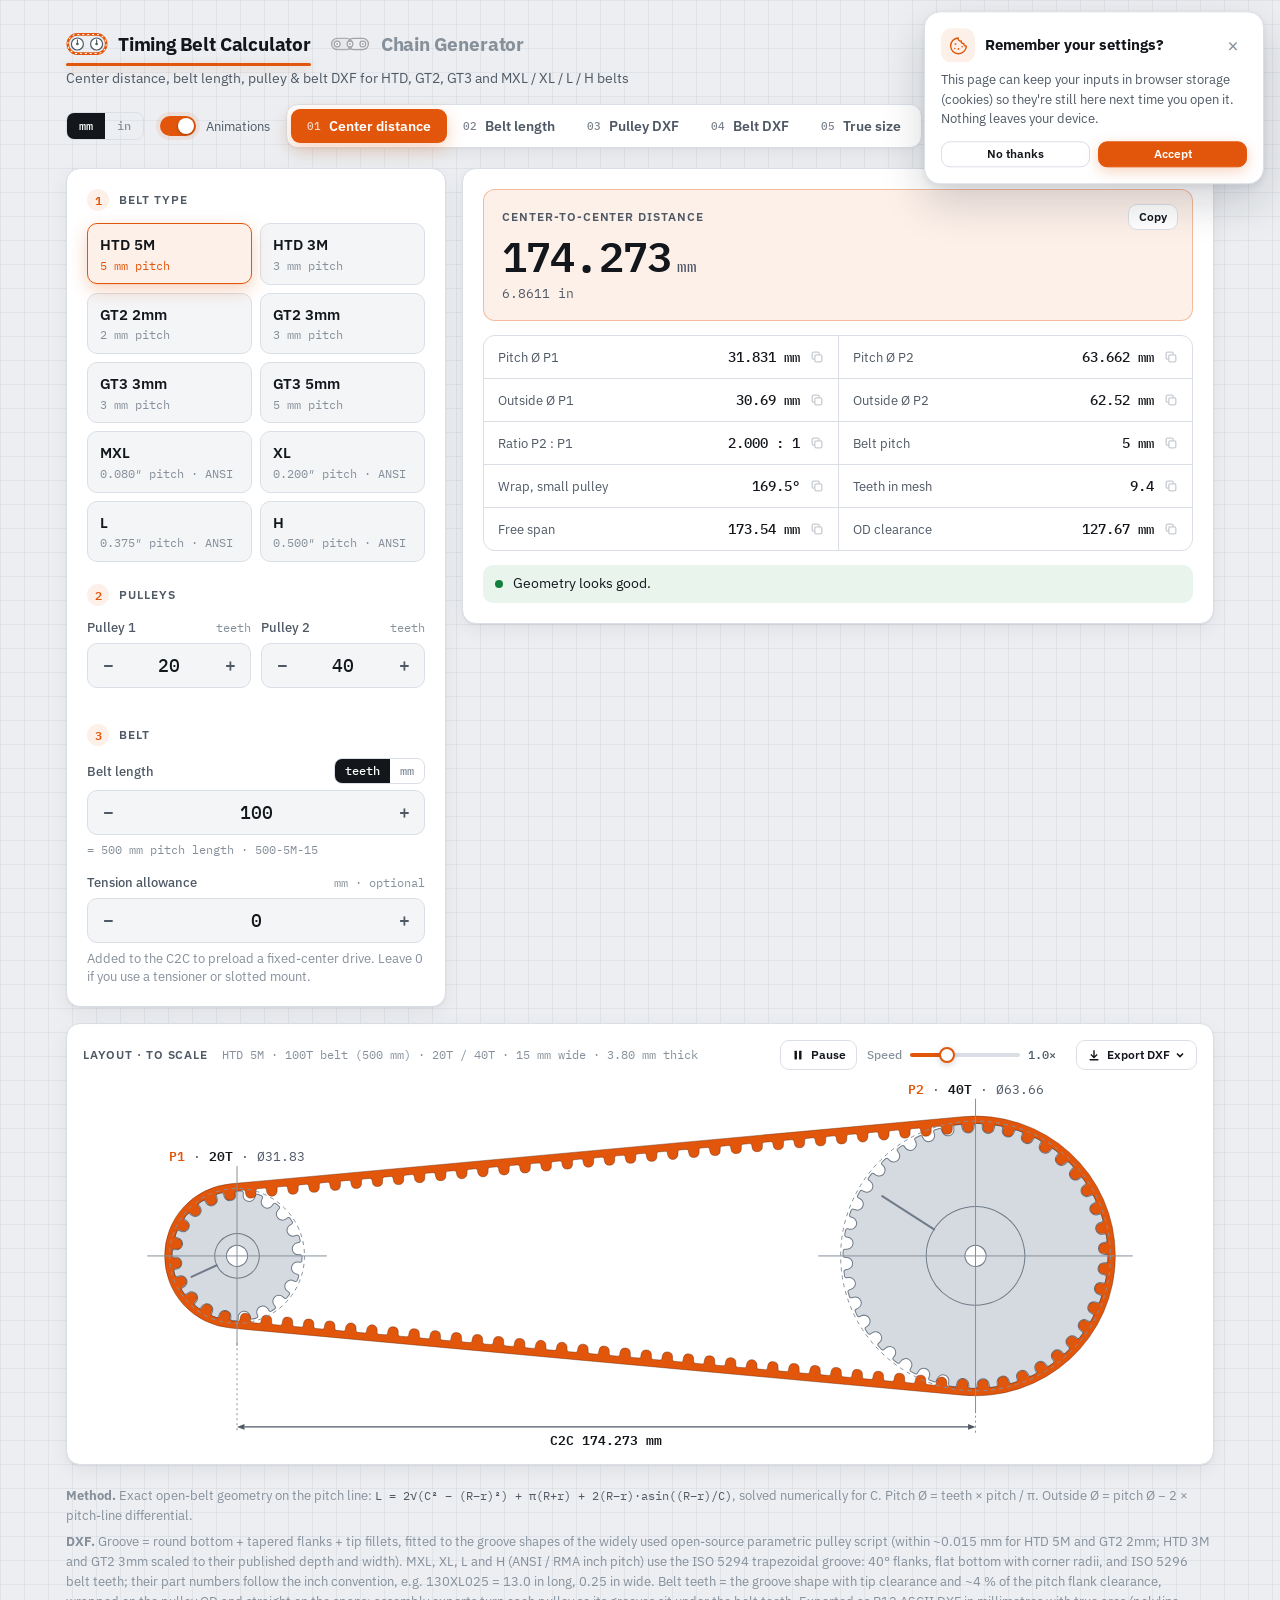
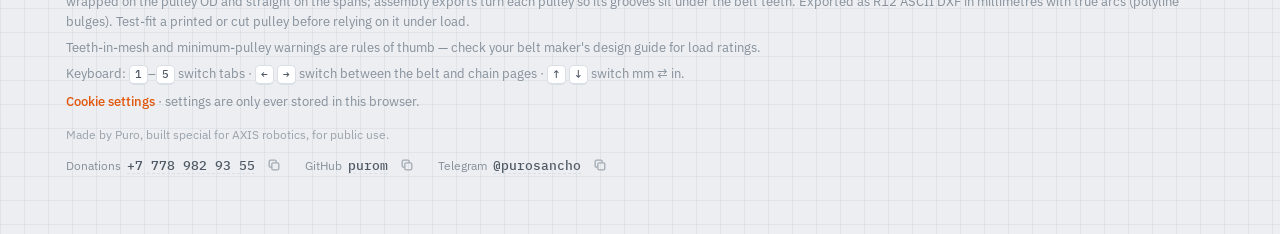
==== belt-chain-calculator.html @ a1c08c3e "Split the page into static/ files CSS and JavaScript move out of belt-chain-calculator.html into sta" ====
<!doctype html>
<html lang="en">
<head>
<meta charset="utf-8">
<meta name="viewport" content="width=device-width, initial-scale=1">
<title>Timing Belt Calculator</title>
<link rel="preconnect" href="https://fonts.googleapis.com">
<link rel="preconnect" href="https://fonts.gstatic.com" crossorigin>
<link rel="stylesheet" href="https://fonts.googleapis.com/css2?family=IBM+Plex+Mono:wght@400;500;600&family=IBM+Plex+Sans:wght@400;500;600;700&display=swap">
<link rel="stylesheet" href="static/styles.css">
</head>
<body>
<div class="wrap">

  <header class="top">
    <div class="brand">
      <h1 class="sr" id="page-h1">Timing Belt Calculator</h1>
      <nav class="pages" role="tablist" aria-label="Tools"><span class="page-ind" aria-hidden="true"></span>
        <button type="button" class="page-t" role="tab" data-page="belt" aria-selected="true" aria-controls="page-belt">
          <svg class="logo" viewBox="0 0 52 30" aria-hidden="true">
          <rect class="lb" x="2" y="3" width="48" height="24" rx="12"/>
          <rect class="lt" x="2" y="3" width="48" height="24" rx="12" pathLength="60"/>
          <g class="lw"><circle class="lp" cx="14" cy="15" r="7.5"/><path class="lm" d="M14 15V9.8"/><circle class="lc" cx="14" cy="15" r="1.6"/></g>
          <g class="lw"><circle class="lp" cx="38" cy="15" r="7.5"/><path class="lm" d="M38 15V9.8"/><circle class="lc" cx="38" cy="15" r="1.6"/></g>
          </svg>
          <span class="lg">Timing Belt Calculator</span><span class="sh">Belt calculator</span>
        </button>
        <button type="button" class="page-t" role="tab" data-page="chain" aria-selected="false" aria-controls="page-chain">
          <svg class="logo chain" viewBox="0 0 52 30" aria-hidden="true"><rect class="cp o" x="3" y="8" width="26" height="14" rx="7"/><rect class="cp" x="23" y="8" width="26" height="14" rx="7"/><circle class="cr" cx="10" cy="15" r="3.6"/><circle class="cr" cx="26" cy="15" r="3.6"/><circle class="cr" cx="42" cy="15" r="3.6"/><circle class="ci" cx="10" cy="15" r="1.2"/><circle class="ci" cx="26" cy="15" r="1.2"/><circle class="ci" cx="42" cy="15" r="1.2"/></svg>
          <span class="lg">Chain Generator</span><span class="sh">Chain generator</span>
        </button>
      </nav>
      <p class="page-sub" id="page-sub">Center distance, belt length, pulley &amp; belt DXF for HTD, GT2, GT3 and MXL / XL / L / H belts</p>
    </div>
    <div class="top-r"><div class="units sys-u" id="sys-units" role="group" aria-label="Units"><button type="button" data-sys="mm" aria-pressed="true" title="Metric (millimetres)">mm</button><button type="button" data-sys="in" aria-pressed="false" title="US customary (inches)">in</button></div><label class="check motion-t"><input type="checkbox" id="motion-on"><span>Animations</span></label>
    <div class="tabs" id="tabs-belt" role="tablist"><span class="tab-ind" aria-hidden="true"></span>
      <button class="tab" role="tab" data-tab="c2c" aria-selected="true"><span class="k">01</span><span class="lg">Center distance</span><span class="sh">C2C</span></button>
      <button class="tab" role="tab" data-tab="length" aria-selected="false"><span class="k">02</span><span class="lg">Belt length</span><span class="sh">Length</span></button>
      <button class="tab" role="tab" data-tab="dxf" aria-selected="false"><span class="k">03</span><span class="lg">Pulley DXF</span><span class="sh">Pulley</span></button>
      <button class="tab" role="tab" data-tab="belt" aria-selected="false"><span class="k">04</span><span class="lg">Belt DXF</span><span class="sh">Belt</span></button>
      <button class="tab" role="tab" data-tab="real" aria-selected="false"><span class="k">05</span><span class="lg">True size</span><span class="sh">1:1</span></button>
    </div>
    <div class="tabs" id="tabs-chain" role="tablist" hidden><span class="tab-ind" aria-hidden="true"></span>
      <button class="tab" role="tab" data-tab="k-c2c" aria-selected="true"><span class="k">01</span><span class="lg">Center distance</span><span class="sh">C2C</span></button>
      <button class="tab" role="tab" data-tab="k-len" aria-selected="false"><span class="k">02</span><span class="lg">Chain length</span><span class="sh">Length</span></button>
      <button class="tab" role="tab" data-tab="k-spr" aria-selected="false"><span class="k">03</span><span class="lg">Sprocket DXF</span><span class="sh">Sprocket</span></button>
      <button class="tab" role="tab" data-tab="k-chain" aria-selected="false"><span class="k">04</span><span class="lg">Chain DXF &amp; STEP</span><span class="sh">Chain</span></button>
      <button class="tab" role="tab" data-tab="k-real" aria-selected="false"><span class="k">05</span><span class="lg">True size</span><span class="sh">1:1</span></button>
    </div></div>
  </header>

  <main id="page-belt" class="page" role="tabpanel" aria-label="Timing Belt Calculator">
  <!-- ===================== SECTION 1: C2C ===================== -->
  <section class="panel" data-panel="c2c">
    <div class="layout">
      <div class="card">
        <div class="step"><span class="num">1</span><h2>Belt type</h2></div>
        <div class="seg" id="a-type"></div>

        <div class="step"><span class="num">2</span><h2>Pulleys</h2></div>
        <div class="row2">
          <div class="field">
            <label for="a-n1">Pulley 1 <span class="u">teeth</span></label>
            <div class="stepper"><button type="button" data-step="-1" data-for="a-n1" aria-label="Fewer teeth">−</button><input id="a-n1" type="number" inputmode="numeric" min="4" step="1" value="20" data-snap><button type="button" data-step="1" data-for="a-n1" aria-label="More teeth">+</button></div>
          </div>
          <div class="field">
            <label for="a-n2">Pulley 2 <span class="u">teeth</span></label>
            <div class="stepper"><button type="button" data-step="-1" data-for="a-n2" aria-label="Fewer teeth">−</button><input id="a-n2" type="number" inputmode="numeric" min="4" step="1" value="40" data-snap><button type="button" data-step="1" data-for="a-n2" aria-label="More teeth">+</button></div>
          </div>
        </div>

        <div class="step"><span class="num">3</span><h2>Belt</h2></div>
        <div class="field">
          <div class="flabel">
            <label for="a-len">Belt length</label>
            <div class="units" id="a-units" role="group" aria-label="Length unit">
              <button type="button" data-unit="teeth" aria-pressed="true">teeth</button><button type="button" data-unit="mm" aria-pressed="false" data-sys-label>mm</button>
            </div>
          </div>
          <div class="stepper"><button type="button" data-step="-1" data-for="a-len" aria-label="Shorter belt">−</button><input id="a-len" type="number" inputmode="decimal" min="1" step="1" value="100" data-snap><button type="button" data-step="1" data-for="a-len" aria-label="Longer belt">+</button></div>
          <span class="hint" id="a-len-hint"></span>
        </div>
        <div class="field">
          <label for="a-allow">Tension allowance <span class="u">mm · optional</span></label>
          <div class="stepper"><button type="button" data-step="-1" data-for="a-allow" aria-label="Decrease">−</button><input id="a-allow" type="number" inputmode="decimal" min="-10" step="0.05" value="0"><button type="button" data-step="1" data-for="a-allow" aria-label="Increase">+</button></div>
          <span class="hint sans">Added to the C2C to preload a fixed-center drive. Leave 0 if you use a tensioner or slotted mount.</span>
        </div>
      </div>

      <div class="card results" id="a-results" aria-live="polite"></div>
    </div>

    <div class="card viz">
      <div class="viz-head">
        <div class="viz-title"><h3>Layout · to scale</h3><span class="meta" id="a-viz-meta"></span></div>
        <div class="viz-ctrl">
          <button type="button" class="btn sm icon" data-anim-toggle></button>
          <label class="spd"><span>Speed</span><input type="range" min="0.1" max="3" step="0.05" value="1" data-anim-speed aria-label="Animation speed"><output data-anim-out>1.0×</output></label>
          <div class="menu" data-menu-for="a-svg"></div>
        </div>
      </div>
      <svg id="a-svg" role="img" aria-label="Pulley and belt layout preview"></svg>
    </div>
  </section>

  <!-- ===================== SECTION 2: BELT LENGTH ===================== -->
  <section class="panel" data-panel="length" hidden>
    <div class="layout">
      <div class="card">
        <div class="step"><span class="num">1</span><h2>Belt type</h2></div>
        <div class="seg" id="b-type"></div>

        <div class="step"><span class="num">2</span><h2>Pulleys</h2></div>
        <div class="row2">
          <div class="field">
            <label for="b-n1">Pulley 1 <span class="u">teeth</span></label>
            <div class="stepper"><button type="button" data-step="-1" data-for="b-n1" aria-label="Fewer teeth">−</button><input id="b-n1" type="number" inputmode="numeric" min="4" step="1" value="20" data-snap><button type="button" data-step="1" data-for="b-n1" aria-label="More teeth">+</button></div>
          </div>
          <div class="field">
            <label for="b-n2">Pulley 2 <span class="u">teeth</span></label>
            <div class="stepper"><button type="button" data-step="-1" data-for="b-n2" aria-label="Fewer teeth">−</button><input id="b-n2" type="number" inputmode="numeric" min="4" step="1" value="40" data-snap><button type="button" data-step="1" data-for="b-n2" aria-label="More teeth">+</button></div>
          </div>
        </div>

        <div class="step"><span class="num">3</span><h2>Center distance</h2></div>
        <div class="field">
          <label for="b-c">Target C2C <span class="u">mm</span></label>
          <div class="stepper"><button type="button" data-step="-1" data-for="b-c" aria-label="Decrease">−</button><input id="b-c" type="number" inputmode="decimal" min="1" step="1" value="150"><button type="button" data-step="1" data-for="b-c" aria-label="Increase">+</button></div>
          <span class="hint" id="b-c-hint"></span>
        </div>

        <div class="step"><span class="num">4</span><h2>Stock sizes <span class="u" style="text-transform:none;letter-spacing:0">· optional</span></h2></div>
        <details class="stock">
          <summary><span>Stock lengths for <b id="b-stock-label">HTD 5M</b> (mm)</span></summary>
          <div class="stock-body">
            <textarea id="b-stock" spellcheck="false" aria-label="Stock belt lengths in millimetres"></textarea>
            <div class="stock-foot"><span class="hint" id="b-stock-count"></span><button type="button" class="linkbtn" id="b-stock-reset">Restore defaults</button></div>
            <span class="hint sans">Typical catalog sizes — edit to match what your supplier actually stocks.</span>
          </div>
        </details>
      </div>

      <div class="card results" id="b-results" aria-live="polite"></div>
    </div>

    <div class="card viz">
      <div class="viz-head">
        <div class="viz-title"><h3>Layout · to scale</h3><span class="meta" id="b-viz-meta"></span></div>
        <div class="viz-ctrl">
          <button type="button" class="btn sm icon" data-anim-toggle></button>
          <label class="spd"><span>Speed</span><input type="range" min="0.1" max="3" step="0.05" value="1" data-anim-speed aria-label="Animation speed"><output data-anim-out>1.0×</output></label>
          <div class="menu" data-menu-for="b-svg"></div>
        </div>
      </div>
      <svg id="b-svg" role="img" aria-label="Pulley and belt layout preview"></svg>
    </div>
  </section>

  <!-- ===================== SECTION 3: PULLEY DXF ===================== -->
  <section class="panel" data-panel="dxf" hidden>
    <div class="layout">
      <div class="card">
        <div class="step"><span class="num">1</span><h2>Belt type</h2></div>
        <div class="seg" id="d-type"></div>

        <div class="step"><span class="num">2</span><h2>Pulley</h2></div>
        <div class="units wide two" id="d-which" role="group" aria-label="Which pulley">
          <button type="button" data-which="0" aria-pressed="true">P1 · left</button><button type="button" data-which="1" aria-pressed="false">P2 · right</button>
        </div>
        <label class="check"><input type="checkbox" id="d-link" checked><span>Follow the layout <em id="d-link-note">· teeth &amp; belt sync with the calculator</em></span></label>
        <div class="field">
          <label for="d-n">Teeth <span class="u">6 – 400</span></label>
          <div class="stepper"><button type="button" data-step="-1" data-for="d-n" aria-label="Fewer teeth">−</button><input id="d-n" type="number" inputmode="numeric" min="6" step="1" value="20" data-snap><button type="button" data-step="1" data-for="d-n" aria-label="More teeth">+</button></div>
          <div class="chips" id="d-chips"></div>
        </div>

        <div class="step"><span class="num">3</span><h2>Bore</h2></div>
        <div class="seg seg-sm" id="d-bore-preset"></div>
        <div id="d-bore-cfg" class="cfg">
          <div class="units wide" id="d-bore-type" role="group" aria-label="Bore shape">
            <button type="button" data-bore="round" aria-pressed="true">round</button><button type="button" data-bore="hex" aria-pressed="false">hex</button><button type="button" data-bore="square" aria-pressed="false">square</button><button type="button" data-bore="rex" aria-pressed="false">goBILDA REX</button><button type="button" data-bore="d" aria-pressed="false">D-shaft</button><button type="button" data-bore="dd" aria-pressed="false">double-D</button>
          </div>
          <div class="row2">
            <div class="field" id="d-bore-wrap">
              <label for="d-bore">Size <span class="u" id="d-bore-u">Ø mm</span></label>
              <div class="stepper"><button type="button" data-step="-1" data-for="d-bore" aria-label="Smaller bore">−</button><input id="d-bore" type="number" inputmode="decimal" value="5" min="0.5" step="0.1"><button type="button" data-step="1" data-for="d-bore" aria-label="Larger bore">+</button></div>
            </div>
            <div class="field">
              <label for="d-clear">Clearance <span class="u">mm / side</span></label>
              <div class="stepper"><button type="button" data-step="-1" data-for="d-clear" aria-label="Tighter">−</button><input id="d-clear" type="number" inputmode="decimal" value="0" min="-0.5" step="0.05"><button type="button" data-step="1" data-for="d-clear" aria-label="Looser">+</button></div>
            </div>
          </div>
          <div class="field" id="d-flat-wrap" hidden>
            <label for="d-flat">Across the flat <span class="u" id="d-flat-u">mm</span></label>
            <div class="stepper"><button type="button" data-step="-1" data-for="d-flat" aria-label="Smaller flat">−</button><input id="d-flat" type="number" inputmode="decimal" value="5.5" min="0.5" step="0.1"><button type="button" data-step="1" data-for="d-flat" aria-label="Larger flat">+</button></div>
          </div>
          <span class="hint sans" id="d-bore-hint"></span>
        </div>

        <div class="step"><span class="num">4</span><h2>Mounting holes</h2></div>
        <div class="seg seg-sm" id="d-hole-preset"></div>
        <div id="d-hole-cfg" class="cfg" hidden>
          <div class="row2">
            <div class="field"><label for="d-hn">Holes <span class="u">count</span></label><div class="stepper"><button type="button" data-step="-1" data-for="d-hn" aria-label="Fewer holes">−</button><input id="d-hn" type="number" inputmode="decimal" value="4" min="1" max="24" step="1" data-snap><button type="button" data-step="1" data-for="d-hn" aria-label="More holes">+</button></div></div>
            <div class="field"><label for="d-hd">Hole <span class="u">Ø mm</span></label><div class="stepper"><button type="button" data-step="-1" data-for="d-hd" aria-label="Smaller holes">−</button><input id="d-hd" type="number" inputmode="decimal" value="4.3" min="0.5" step="0.1"><button type="button" data-step="1" data-for="d-hd" aria-label="Larger holes">+</button></div></div>
          </div>
          <div class="row2">
            <div class="field"><label for="d-hp">Bolt circle <span class="u">Ø mm</span></label><div class="stepper"><button type="button" data-step="-1" data-for="d-hp" aria-label="Smaller circle">−</button><input id="d-hp" type="number" inputmode="decimal" value="22.63" min="0" step="0.5"><button type="button" data-step="1" data-for="d-hp" aria-label="Larger circle">+</button></div></div>
            <div class="field"><label for="d-hr">Rotation <span class="u">deg</span></label><div class="stepper"><button type="button" data-step="-1" data-for="d-hr" aria-label="Rotate back">−</button><input id="d-hr" type="number" inputmode="decimal" value="45" step="15"><button type="button" data-step="1" data-for="d-hr" aria-label="Rotate">+</button></div></div>
          </div>
          <span class="hint sans" id="d-hole-hint"></span>
        </div>

        <div class="step"><span class="num">5</span><h2>Output</h2></div>
        <div class="field">
          <label for="d-fit">Groove fit offset <span class="u">mm</span></label>
          <div class="stepper"><button type="button" data-step="-1" data-for="d-fit" aria-label="Tighter">−</button><input id="d-fit" type="number" inputmode="decimal" min="-0.3" step="0.05" value="0"><button type="button" data-step="1" data-for="d-fit" aria-label="Looser">+</button></div>
          <span class="hint sans">Positive = looser grooves (e.g. +0.1 for FDM printing). Handle laser / router kerf in your CAM.</span>
        </div>
        <label class="check"><input type="checkbox" id="d-flange"><span>Add flange disc <em>· separate part, same bore</em></span></label>
        <div class="field" id="d-flange-wrap" hidden>
          <label for="d-flh">Flange height above OD <span class="u">mm</span></label>
          <div class="stepper"><button type="button" data-step="-1" data-for="d-flh" aria-label="Lower flange">−</button><input id="d-flh" type="number" inputmode="decimal" min="0.5" step="0.5" value="4"><button type="button" data-step="1" data-for="d-flh" aria-label="Higher flange">+</button></div>
        </div>
        <label class="check"><input type="checkbox" id="d-pitch"><span>Include pitch circle <em>· PITCH layer, construction only</em></span></label>
      </div>

      <div class="card results" id="d-results" aria-live="polite"></div>
    </div>

    <div class="card viz">
      <div class="viz-head">
        <div class="viz-title"><h3>DXF preview</h3><span class="meta" id="d-viz-meta"></span></div>
      </div>
      <div class="dxf-views">
        <figure><figcaption>PART</figcaption><svg id="d-svg-full" role="img" aria-label="Pulley outline preview"></svg></figure>
        <figure><figcaption>GROOVE DETAIL</figcaption><svg id="d-svg-zoom" role="img" aria-label="Groove detail preview"></svg></figure>
      </div>
    </div>
  </section>

  <!-- ===================== SECTION 4: BELT DXF ===================== -->
  <section class="panel" data-panel="belt" hidden>
    <div class="layout">
      <div class="card">
        <label class="check"><input type="checkbox" id="t-link" checked><span>Follow the layout <em id="t-link-note">· belt type &amp; teeth sync with the Center distance tab</em></span></label>
        <div class="step"><span class="num">1</span><h2>Belt type</h2></div>
        <div class="seg" id="t-type"></div>

        <div class="step"><span class="num">2</span><h2>Length</h2></div>
        <div class="field">
          <label for="t-n">Belt <span class="u">teeth</span></label>
          <div class="stepper"><button type="button" data-step="-1" data-for="t-n" aria-label="Fewer teeth">−</button><input id="t-n" type="number" inputmode="decimal" value="100" min="10" max="2000" step="1" data-snap><button type="button" data-step="1" data-for="t-n" aria-label="More teeth">+</button></div>
          <span class="hint" id="t-n-hint"></span>
          <div class="chips" id="t-chips"></div>
        </div>

        <div class="step"><span class="num">3</span><h2>Width &amp; thickness</h2></div>
        <div class="field">
          <div class="flabel"><label for="t-w">Belt width</label><output class="wout" id="t-w-out">15 mm</output></div>
          <input type="range" class="rng" id="t-w" min="3" max="51" step="1" value="15" aria-label="Belt width">
          <div class="chips" id="t-wchips"></div>
        </div>
        <div class="field" id="t-h-field">
          <div class="flabel"><span class="lbl"><label for="t-h-num">Belt thickness</label><span class="tag-bad" id="t-h-tag" hidden>Not standard</span></span><span class="wnum"><input type="number" id="t-h-num" inputmode="decimal" step="0.05" min="1" max="10" value="3.80" aria-describedby="t-h-hint">mm</span></div>
          <input type="range" class="rng" id="t-h" min="1" max="10" step="0.05" value="3.8" aria-label="Belt thickness in millimetres">
          <div class="chips" id="t-hchips"></div>
          <span class="hint" id="t-h-hint"></span>
        </div>

        <div class="step"><span class="num">4</span><h2>Views in the DXF</h2></div>
        <label class="check"><input type="checkbox" id="t-loop" checked><span>Belt loop at C2C <em id="t-loop-note"></em></span></label>
        <label class="check"><input type="checkbox" id="t-prof" checked><span>Unrolled tooth profile <em>· side view, cut open</em></span></label>
        <label class="check"><input type="checkbox" id="t-top" checked><span>Top view <em>· length × width, tooth lines</em></span></label>
        <label class="check"><input type="checkbox" id="t-pitch"><span>Pitch line <em>· dashed, PITCH layer</em></span></label>
        <label class="check"><input type="checkbox" id="t-segon"><span>Only a short piece <em>· e.g. for belt clamps</em></span></label>
        <div class="field" id="t-seg-wrap" hidden>
          <label for="t-seg">Piece length <span class="u">teeth</span></label>
          <div class="stepper"><button type="button" data-step="-1" data-for="t-seg" aria-label="Fewer teeth">−</button><input id="t-seg" type="number" inputmode="decimal" value="10" min="1" step="1" data-snap><button type="button" data-step="1" data-for="t-seg" aria-label="More teeth">+</button></div>
        </div>
      </div>

      <div class="card results" id="t-results" aria-live="polite"></div>
    </div>

    <div class="card viz">
      <div class="viz-head">
        <div class="viz-title"><h3>Belt DXF preview</h3><span class="meta" id="t-viz-meta"></span></div>
        <span class="legend" id="t-legend" hidden><span><i class="lg-std"></i>Standard thickness</span><span><i class="lg-over"></i>Above standard</span></span>
      </div>
      <svg id="t-svg" class="bsvg" role="img" aria-label="Belt DXF preview"></svg>
    </div>
  </section>

  <!-- ===================== SECTION 5: TRUE SIZE ===================== -->
  <section class="panel" data-panel="real" hidden>
    <div class="layout ts-layout">
      <div class="card">
        <div class="step"><span class="num">1</span><h2>Your monitor</h2></div>
        <div class="row2">
          <div class="field">
            <label for="r-w">Resolution <span class="u">width px</span></label>
            <input id="r-w" class="inp" type="number" inputmode="numeric" min="320" step="1">
          </div>
          <div class="field">
            <label for="r-h">&nbsp;<span class="u">height px</span></label>
            <input id="r-h" class="inp" type="number" inputmode="numeric" min="240" step="1">
          </div>
        </div>
        <div class="chips" id="r-det"></div>
        <div class="field">
          <label for="r-diag">Screen diagonal <span class="u">inches</span></label>
          <div class="stepper"><button type="button" data-step="-1" data-for="r-diag" aria-label="Smaller">−</button><input id="r-diag" type="number" inputmode="decimal" value="24" min="5" max="100" step="0.1"><button type="button" data-step="1" data-for="r-diag" aria-label="Larger">+</button></div>
          <div class="chips" id="r-dchips"></div>
        </div>

        <div class="step"><span class="num">2</span><h2>Show</h2></div>
        <label class="check"><input type="checkbox" id="r-pitch" checked><span>Pitch circles &amp; centre lines</span></label>
        <label class="check"><input type="checkbox" id="r-ruler" checked><span>Ruler under the drawing</span></label>
      </div>

      <div class="card results" id="r-results" aria-live="polite"></div>

      <div class="card r-scale">
        <div class="step"><span class="num">3</span><h2>Check the scale</h2></div>
        <div class="r-scale-in">
          <div class="ref-pick" id="r-refs" role="group" aria-label="Reference object"></div>
          <p class="hint sans r-cardp" id="r-ref-hint"></p>
          <div class="r-cardbox"><svg id="r-card" class="r-card" role="img" aria-label="Reference outline at true size"></svg></div>
        </div>
      </div>
    </div>

    <div class="card viz">
      <div class="viz-head">
        <div class="viz-title"><h3>Assembly · true size</h3><span class="meta" id="r-viz-meta"></span></div>
      </div>
      <div class="r-scroll" id="r-scroll"><svg id="r-svg" class="r-svg" role="img" aria-label="Pulleys and belt at true size"></svg></div>
    </div>
  </section>
  </main>

  <main id="page-chain" class="page" role="tabpanel" aria-label="Chain Generator" hidden>
  <!-- ===================== CHAIN 1: CENTER DISTANCE ===================== -->
  <section class="panel" data-panel="k-c2c">
    <div class="layout">
      <div class="card">
        <div class="step"><span class="num">1</span><h2>Chain</h2></div>
        <div class="ktypes" id="ka-type"></div>

        <div class="step"><span class="num">2</span><h2>Sprockets</h2></div>
        <div class="row2">
          <div class="field">
            <label for="ka-z1">Sprocket 1 <span class="u">teeth</span></label>
            <div class="stepper"><button type="button" data-step="-1" data-for="ka-z1" aria-label="Fewer teeth">−</button><input id="ka-z1" data-kz="z1" type="number" inputmode="numeric" min="6" max="250" step="1" value="15" data-snap><button type="button" data-step="1" data-for="ka-z1" aria-label="More teeth">+</button></div>
          </div>
          <div class="field">
            <label for="ka-z2">Sprocket 2 <span class="u">teeth</span></label>
            <div class="stepper"><button type="button" data-step="-1" data-for="ka-z2" aria-label="Fewer teeth">−</button><input id="ka-z2" data-kz="z2" type="number" inputmode="numeric" min="6" max="250" step="1" value="30" data-snap><button type="button" data-step="1" data-for="ka-z2" aria-label="More teeth">+</button></div>
          </div>
        </div>

        <div class="step"><span class="num">3</span><h2>Chain length</h2></div>
        <div class="field">
          <div class="flabel">
            <label for="ka-len">Chain</label>
            <div class="units" id="ka-units" role="group" aria-label="Length unit">
              <button type="button" data-kunit="links" aria-pressed="true">links</button><button type="button" data-kunit="mm" aria-pressed="false" data-sys-label>mm</button>
            </div>
          </div>
          <div class="stepper"><button type="button" data-step="-1" data-for="ka-len" aria-label="Shorter chain">−</button><input id="ka-len" type="number" inputmode="decimal" min="1" step="1" value="80" data-snap><button type="button" data-step="1" data-for="ka-len" aria-label="Longer chain">+</button></div>
          <span class="hint" id="ka-len-hint"></span>
        </div>
        <div class="field">
          <label for="ka-allow">Tension allowance <span class="u">mm · optional</span></label>
          <div class="stepper"><button type="button" data-step="-1" data-for="ka-allow" aria-label="Decrease">−</button><input id="ka-allow" type="number" inputmode="decimal" min="-10" step="0.05" value="0"><button type="button" data-step="1" data-for="ka-allow" aria-label="Increase">+</button></div>
          <span class="hint sans">Added to the C2C — chains are usually run with a little slack, or with a tensioner / slotted mount.</span>
        </div>
      </div>

      <div class="card results" id="ka-results" aria-live="polite"></div>
    </div>

    <div class="card viz">
      <div class="viz-head">
        <div class="viz-title"><h3>Layout · to scale</h3><span class="meta" id="ka-viz-meta"></span></div>
        <div class="viz-ctrl">
          <button type="button" class="btn sm icon" data-anim-toggle></button>
          <label class="spd"><span>Speed</span><input type="range" min="0.1" max="3" step="0.05" value="1" data-anim-speed aria-label="Animation speed"><output data-anim-out>1.0×</output></label>
          <div class="menu" data-kmenu-for="ka-svg"></div>
        </div>
      </div>
      <svg id="ka-svg" class="ksvg" role="img" aria-label="Sprocket and chain layout preview"></svg>
    </div>
  </section>

  <!-- ===================== CHAIN 2: CHAIN LENGTH ===================== -->
  <section class="panel" data-panel="k-len" hidden>
    <div class="layout">
      <div class="card">
        <div class="step"><span class="num">1</span><h2>Chain</h2></div>
        <div class="ktypes" id="kb-type"></div>

        <div class="step"><span class="num">2</span><h2>Sprockets</h2></div>
        <div class="row2">
          <div class="field">
            <label for="kb-z1">Sprocket 1 <span class="u">teeth</span></label>
            <div class="stepper"><button type="button" data-step="-1" data-for="kb-z1" aria-label="Fewer teeth">−</button><input id="kb-z1" data-kz="z1" type="number" inputmode="numeric" min="6" max="250" step="1" value="15" data-snap><button type="button" data-step="1" data-for="kb-z1" aria-label="More teeth">+</button></div>
          </div>
          <div class="field">
            <label for="kb-z2">Sprocket 2 <span class="u">teeth</span></label>
            <div class="stepper"><button type="button" data-step="-1" data-for="kb-z2" aria-label="Fewer teeth">−</button><input id="kb-z2" data-kz="z2" type="number" inputmode="numeric" min="6" max="250" step="1" value="30" data-snap><button type="button" data-step="1" data-for="kb-z2" aria-label="More teeth">+</button></div>
          </div>
        </div>

        <div class="step"><span class="num">3</span><h2>Center distance</h2></div>
        <div class="field">
          <label for="kb-c">Target C2C <span class="u">mm</span></label>
          <div class="stepper"><button type="button" data-step="-1" data-for="kb-c" aria-label="Decrease">−</button><input id="kb-c" type="number" inputmode="decimal" min="1" step="1" value="200"><button type="button" data-step="1" data-for="kb-c" aria-label="Increase">+</button></div>
          <span class="hint" id="kb-c-hint"></span>
        </div>
        <span class="hint sans">Chains are cut to any whole number of links. Even counts join with a standard master link; odd counts need an offset (half) link.</span>
      </div>

      <div class="card results" id="kb-results" aria-live="polite"></div>
    </div>

    <div class="card viz">
      <div class="viz-head">
        <div class="viz-title"><h3>Layout · to scale</h3><span class="meta" id="kb-viz-meta"></span></div>
        <div class="viz-ctrl">
          <button type="button" class="btn sm icon" data-anim-toggle></button>
          <label class="spd"><span>Speed</span><input type="range" min="0.1" max="3" step="0.05" value="1" data-anim-speed aria-label="Animation speed"><output data-anim-out>1.0×</output></label>
          <div class="menu" data-kmenu-for="kb-svg"></div>
        </div>
      </div>
      <svg id="kb-svg" class="ksvg" role="img" aria-label="Sprocket and chain layout preview"></svg>
    </div>
  </section>

  <!-- ===================== CHAIN 3: SPROCKET DXF ===================== -->
  <section class="panel" data-panel="k-spr" hidden>
    <div class="layout">
      <div class="card">
        <div class="step"><span class="num">1</span><h2>Chain</h2></div>
        <div class="ktypes" id="ks-type"></div>

        <div class="step"><span class="num">2</span><h2>Sprocket</h2></div>
        <div class="units wide two" id="ks-which" role="group" aria-label="Which sprocket">
          <button type="button" data-kwhich="0" aria-pressed="true">S1 · left</button><button type="button" data-kwhich="1" aria-pressed="false">S2 · right</button>
        </div>
        <label class="check"><input type="checkbox" id="ks-link" checked><span>Follow the layout <em>· teeth &amp; chain sync with the Center distance tab</em></span></label>
        <div class="field">
          <label for="ks-z">Teeth <span class="u">6 – 250</span></label>
          <div class="stepper"><button type="button" data-step="-1" data-for="ks-z" aria-label="Fewer teeth">−</button><input id="ks-z" data-ks="z" type="number" inputmode="numeric" min="6" max="250" step="1" value="15" data-snap><button type="button" data-step="1" data-for="ks-z" aria-label="More teeth">+</button></div>
        </div>

        <div class="step"><span class="num">3</span><h2>Bore</h2></div>
        <div class="seg seg-sm" id="ks-bore-preset"></div>
        <div id="ks-bore-cfg" class="cfg">
          <div class="units wide kbore6" id="ks-bore-type" role="group" aria-label="Bore shape">
            <button type="button" data-kbore="round" aria-pressed="true">round</button><button type="button" data-kbore="hex" aria-pressed="false">hex</button><button type="button" data-kbore="square" aria-pressed="false">square</button><button type="button" data-kbore="rex" aria-pressed="false">goBILDA REX</button><button type="button" data-kbore="d" aria-pressed="false">D-shaft</button><button type="button" data-kbore="dd" aria-pressed="false">double-D</button>
          </div>
          <div class="row2">
            <div class="field">
              <label for="ks-bore">Size <span class="u" id="ks-bore-u">Ø mm</span></label>
              <div class="stepper"><button type="button" data-step="-1" data-for="ks-bore" aria-label="Smaller bore">−</button><input id="ks-bore" data-ks="size" type="number" inputmode="decimal" value="5" min="0.5" step="0.1"><button type="button" data-step="1" data-for="ks-bore" aria-label="Larger bore">+</button></div>
            </div>
            <div class="field">
              <label for="ks-clear">Clearance <span class="u">mm / side</span></label>
              <div class="stepper"><button type="button" data-step="-1" data-for="ks-clear" aria-label="Tighter">−</button><input id="ks-clear" data-ks="clear" type="number" inputmode="decimal" value="0" min="-0.5" step="0.05"><button type="button" data-step="1" data-for="ks-clear" aria-label="Looser">+</button></div>
            </div>
          </div>
          <div class="field" id="ks-flat-wrap" hidden>
            <label for="ks-flat">Across the flat <span class="u" id="ks-flat-u">mm</span></label>
            <div class="stepper"><button type="button" data-step="-1" data-for="ks-flat" aria-label="Smaller flat">−</button><input id="ks-flat" data-ks="flat" type="number" inputmode="decimal" value="5.5" min="0.5" step="0.1"><button type="button" data-step="1" data-for="ks-flat" aria-label="Larger flat">+</button></div>
          </div>
          <span class="hint sans" id="ks-bore-hint"></span>
        </div>

        <div class="step"><span class="num">4</span><h2>Mounting holes</h2></div>
        <div class="seg seg-sm" id="ks-hole-preset"></div>
        <div id="ks-hole-cfg" class="cfg" hidden>
          <div class="row2">
            <div class="field"><label for="ks-hn">Holes <span class="u">count</span></label><div class="stepper"><button type="button" data-step="-1" data-for="ks-hn" aria-label="Fewer holes">−</button><input id="ks-hn" data-ks="hn" type="number" inputmode="decimal" value="4" min="1" max="24" step="1" data-snap><button type="button" data-step="1" data-for="ks-hn" aria-label="More holes">+</button></div></div>
            <div class="field"><label for="ks-hd">Hole <span class="u">Ø mm</span></label><div class="stepper"><button type="button" data-step="-1" data-for="ks-hd" aria-label="Smaller holes">−</button><input id="ks-hd" data-ks="hd" type="number" inputmode="decimal" value="4.3" min="0.5" step="0.1"><button type="button" data-step="1" data-for="ks-hd" aria-label="Larger holes">+</button></div></div>
          </div>
          <div class="row2">
            <div class="field"><label for="ks-hp">Bolt circle <span class="u">Ø mm</span></label><div class="stepper"><button type="button" data-step="-1" data-for="ks-hp" aria-label="Smaller circle">−</button><input id="ks-hp" data-ks="hp" type="number" inputmode="decimal" value="22.627" min="0" step="0.5"><button type="button" data-step="1" data-for="ks-hp" aria-label="Larger circle">+</button></div></div>
            <div class="field"><label for="ks-hr">Rotation <span class="u">deg</span></label><div class="stepper"><button type="button" data-step="-1" data-for="ks-hr" aria-label="Rotate back">−</button><input id="ks-hr" data-ks="hr" type="number" inputmode="decimal" value="45" step="15"><button type="button" data-step="1" data-for="ks-hr" aria-label="Rotate">+</button></div></div>
          </div>
          <span class="hint sans" id="ks-hole-hint"></span>
        </div>

        <div class="step"><span class="num">5</span><h2>Output</h2></div>
        <div class="field">
          <label for="ks-fit">Seat fit offset <span class="u">mm</span></label>
          <div class="stepper"><button type="button" data-step="-1" data-for="ks-fit" aria-label="Tighter">−</button><input id="ks-fit" data-ks="fit" type="number" inputmode="decimal" min="-0.3" step="0.05" value="0"><button type="button" data-step="1" data-for="ks-fit" aria-label="Looser">+</button></div>
          <span class="hint sans">Positive = looser tooth gaps (e.g. +0.1 for FDM printing). Handle laser / router kerf in your CAM.</span>
        </div>
        <label class="check"><input type="checkbox" id="ks-pitch" data-ks="pitch"><span>Include pitch circle <em>· PITCH layer, construction only</em></span></label>
      </div>

      <div class="card results" id="ks-results" aria-live="polite"></div>
    </div>

    <div class="card viz">
      <div class="viz-head">
        <div class="viz-title"><h3>DXF preview</h3><span class="meta" id="ks-viz-meta"></span></div>
      </div>
      <div class="dxf-views">
        <figure><figcaption>PART</figcaption><svg id="ks-svg-full" role="img" aria-label="Sprocket outline preview"></svg></figure>
        <figure><figcaption>TOOTH DETAIL · ROLLERS SEATED</figcaption><svg id="ks-svg-zoom" role="img" aria-label="Tooth detail preview"></svg></figure>
      </div>
    </div>
  </section>

  <!-- ===================== CHAIN 4: CHAIN DXF & STEP ===================== -->
  <section class="panel" data-panel="k-chain" hidden>
    <div class="layout">
      <div class="card">
        <div class="step"><span class="num">1</span><h2>Chain</h2></div>
        <div class="ktypes" id="kc-type"></div>

        <div class="step"><span class="num">2</span><h2>Length</h2></div>
        <label class="check"><input type="checkbox" id="kc-link" checked><span>Follow the layout <em id="kc-link-note">· links sync with the Center distance tab</em></span></label>
        <div class="field">
          <label for="kc-n">Chain <span class="u">links</span></label>
          <div class="stepper"><button type="button" data-step="-1" data-for="kc-n" aria-label="One link less">−</button><input id="kc-n" type="number" inputmode="numeric" value="80" min="2" max="600" step="1" data-snap><button type="button" data-step="1" data-for="kc-n" aria-label="One link more">+</button></div>
          <span class="hint" id="kc-n-hint"></span>
        </div>

        <div class="step"><span class="num">3</span><h2>Strands</h2></div>
        <div class="units wide kstr" id="kc-strands" role="group" aria-label="Strands">
          <button type="button" data-kstr="1" aria-pressed="true">Simplex</button><button type="button" data-kstr="2" aria-pressed="false">Duplex</button><button type="button" data-kstr="3" aria-pressed="false">Triplex</button><button type="button" data-kstr="4" aria-pressed="false">Quadruplex</button>
        </div>
        <span class="hint sans" id="kc-str-hint"></span>

        <div class="step"><span class="num">4</span><h2>Views in the DXF</h2></div>
        <label class="check"><input type="checkbox" id="kc-loop" checked><span>Chain loop at C2C <em id="kc-loop-note"></em></span></label>
        <label class="check"><input type="checkbox" id="kc-side" checked><span>Side view <em>· straight, plates &amp; pins</em></span></label>
        <label class="check"><input type="checkbox" id="kc-top" checked><span>Top view <em>· plates, rollers, pins, strands</em></span></label>
        <label class="check"><input type="checkbox" id="kc-plates"><span>Plate shapes <em>· inner &amp; outer plate with holes, to cut</em></span></label>
        <label class="check"><input type="checkbox" id="kc-pitch"><span>Pitch line <em>· dashed, PITCH layer</em></span></label>
        <label class="check"><input type="checkbox" id="kc-segon"><span>Only a short piece <em>· side / top view and straight STEP</em></span></label>
        <div class="field" id="kc-seg-wrap" hidden>
          <label for="kc-seg">Piece length <span class="u">links</span></label>
          <div class="stepper"><button type="button" data-step="-1" data-for="kc-seg" aria-label="Fewer links">−</button><input id="kc-seg" type="number" inputmode="numeric" value="10" min="1" max="600" step="1" data-snap><button type="button" data-step="1" data-for="kc-seg" aria-label="More links">+</button></div>
        </div>

        <div class="step"><span class="num">5</span><h2>3D model (STEP)</h2></div>
        <div class="seg seg-sm" id="kc-model"></div>
      </div>

      <div class="card results" id="kc-results" aria-live="polite"></div>
    </div>

    <div class="card viz">
      <div class="viz-head">
        <div class="viz-title"><h3>Chain preview</h3><span class="meta" id="kc-viz-meta"></span></div>
      </div>
      <div class="kc-views">
        <figure><figcaption>3D · STEP MODEL</figcaption><svg id="kc-3d" role="img" aria-label="3D preview of the STEP model"></svg></figure>
        <figure><figcaption>DXF</figcaption><svg id="kc-svg" class="bsvg" role="img" aria-label="Chain DXF preview"></svg></figure>
      </div>
    </div>
  </section>

  <!-- ===================== CHAIN 5: TRUE SIZE ===================== -->
  <section class="panel" data-panel="k-real" hidden>
    <div class="layout ts-layout">
      <div class="card">
        <div class="step"><span class="num">1</span><h2>Your monitor</h2></div>
        <div class="row2">
          <div class="field">
            <label for="kr-w">Resolution <span class="u">width px</span></label>
            <input id="kr-w" class="inp" data-mon="w" type="number" inputmode="numeric" min="320" step="1">
          </div>
          <div class="field">
            <label for="kr-h">&nbsp;<span class="u">height px</span></label>
            <input id="kr-h" class="inp" data-mon="h" type="number" inputmode="numeric" min="240" step="1">
          </div>
        </div>
        <div class="chips" id="kr-det"></div>
        <div class="field">
          <label for="kr-diag">Screen diagonal <span class="u">inches</span></label>
          <div class="stepper"><button type="button" data-step="-1" data-for="kr-diag" aria-label="Smaller">−</button><input id="kr-diag" data-mon="diag" type="number" inputmode="decimal" value="24" min="5" max="100" step="0.1"><button type="button" data-step="1" data-for="kr-diag" aria-label="Larger">+</button></div>
          <div class="chips" id="kr-dchips"></div>
        </div>

        <div class="step"><span class="num">2</span><h2>Show</h2></div>
        <label class="check"><input type="checkbox" id="kr-pitch" checked><span>Pitch circles &amp; centre lines</span></label>
        <label class="check"><input type="checkbox" id="kr-ruler" checked><span>Ruler under the drawing</span></label>
      </div>

      <div class="card results" id="kr-results" aria-live="polite"></div>

      <div class="card r-scale">
        <div class="step"><span class="num">3</span><h2>Check the scale</h2></div>
        <div class="r-scale-in">
          <div class="ref-pick" id="kr-refs" role="group" aria-label="Reference object"></div>
          <p class="hint sans r-cardp" id="kr-ref-hint"></p>
          <div class="r-cardbox"><svg id="kr-card" class="r-card" role="img" aria-label="Reference outline at true size"></svg></div>
        </div>
      </div>
    </div>

    <div class="card viz">
      <div class="viz-head">
        <div class="viz-title"><h3>Assembly · true size</h3><span class="meta" id="kr-viz-meta"></span></div>
      </div>
      <div class="r-scroll" id="kr-scroll"><svg id="kr-svg" class="r-svg" role="img" aria-label="Sprockets and chain at true size"></svg></div>
    </div>
  </section>
  </main>

  <footer class="foot">
    <div id="foot-belt">
    <p><b>Method.</b> Exact open-belt geometry on the pitch line:
      <code>L = 2√(C² − (R−r)²) + π(R+r) + 2(R−r)·asin((R−r)/C)</code>, solved numerically for C.
      Pitch Ø = teeth × pitch / π. Outside Ø = pitch Ø − 2 × pitch-line differential.</p>
    <p><b>DXF.</b> Groove = round bottom + tapered flanks + tip fillets, fitted to the groove shapes of the widely used open-source parametric pulley script (within ~0.015 mm for HTD 5M and GT2 2mm; HTD 3M and GT2 3mm scaled to their published depth and width). MXL, XL, L and H (ANSI / RMA inch pitch) use the ISO 5294 trapezoidal groove: 40° flanks, flat bottom with corner radii, and ISO 5296 belt teeth; their part numbers follow the inch convention, e.g. 130XL025 = 13.0 in long, 0.25 in wide. Belt teeth = the groove shape with tip clearance and ~4 % of the pitch flank clearance, wrapped on the pulley OD and straight on the spans; assembly exports turn each pulley so its grooves sit under the belt teeth. Exported as R12 ASCII DXF in millimetres with true arcs (polyline bulges). Test-fit a printed or cut pulley before relying on it under load.</p>
    <p>Teeth-in-mesh and minimum-pulley warnings are rules of thumb — check your belt maker's design guide for load ratings.</p>
    </div>
    <div id="foot-chain" hidden>
    <p><b>Method.</b> Chain length on the pitch circles: <code>L = 2√(C² − (R₂−R₁)²)/p + [z₁(π−2φ) + z₂(π+2φ)]/2π</code> links, φ = asin((R₂−R₁)/C), solved numerically for C.
      Pitch Ø = p / sin(180°/z). Each tooth of wrap counts as one pitch.</p>
    <p><b>Sprockets.</b> ANSI B29.1 standard tooth form (seating, working and topping curves), outside Ø = p(0.6 + cot 180°/z), as true arcs in the DXF. Rollers can enter and leave the gaps without touching the teeth. Test-fit a printed or cut sprocket before relying on it under load.</p>
    <p><b>Chain data.</b> ANSI / ISO 606 A series and ISO 606 B series from the standard and maker tables; motorcycle and bicycle chains use typical maker values. Exports (DXF side views, STEP solids) put every link exactly one pitch long — any slack sits in the lower span. STEP is AP214 in millimetres, one solid per plate, roller, bushing and pin.</p>
    </div>
    <p class="keys-hint">Keyboard: <kbd>1</kbd>–<kbd>5</kbd> switch tabs · <kbd>←</kbd> <kbd>→</kbd> switch between the belt and chain pages · <kbd>↑</kbd> <kbd>↓</kbd> switch mm ⇄ in.</p>
    <p id="cookie-row"><button type="button" class="linkbtn" id="cookie-open">Cookie settings</button> · settings are only ever stored in this browser.</p>
    <p class="credit">Made by Puro, built special for AXIS robotics, for public use.</p>
    <ul class="contact" aria-label="Contact">
      <li><span class="ck">Donations</span><a href="tel:+77789829355">+7 778 982 93 55</a><button type="button" class="kcopy" data-copy="+77789829355" title="Copy +77789829355" aria-label="Copy donations number"></button></li>
      <li><span class="ck">GitHub</span><a href="https://github.com/purom" target="_blank" rel="noopener">purom</a><button type="button" class="kcopy" data-copy="https://github.com/purom" title="Copy https://github.com/purom" aria-label="Copy GitHub link"></button></li>
      <li><span class="ck">Telegram</span><a href="https://t.me/purosancho" target="_blank" rel="noopener">@purosancho</a><button type="button" class="kcopy" data-copy="@purosancho" title="Copy @purosancho" aria-label="Copy Telegram username"></button></li>
    </ul>
  </footer>
</div>
<div class="toast" id="toast" role="status" aria-live="polite"></div>
<div class="corner" id="corner"><div class="alerts" id="alerts" aria-live="assertive"></div>
<div class="consent" id="consent" role="dialog" aria-label="Cookie consent" hidden>
  <div class="consent-top"><span class="consent-ic"><svg viewBox="0 0 24 24" fill="none" stroke="currentColor" stroke-width="1.6" aria-hidden="true"><path d="M21 12.5A9 9 0 1 1 11.5 3a3 3 0 0 0 3.5 3.5 3 3 0 0 0 3 3 3 3 0 0 0 3 3z"/><circle cx="8.5" cy="10" r="1.1" fill="currentColor" stroke="none"/><circle cx="12" cy="15.5" r="1.1" fill="currentColor" stroke="none"/><circle cx="16.2" cy="13" r=".9" fill="currentColor" stroke="none"/><circle cx="7.8" cy="15" r=".9" fill="currentColor" stroke="none"/></svg></span><b>Remember your settings?</b><button type="button" class="consent-x" data-consent="later" aria-label="Ask me later">×</button></div>
  <p>This page can keep your inputs in browser storage (cookies) so they're still here next time you open it. Nothing leaves your device.</p>
  <p class="consent-state" id="consent-state" hidden></p>
  <div class="consent-btns"><button type="button" class="btn sm consent-del" data-consent="delete" id="consent-del" hidden>Delete saved data</button><button type="button" class="btn sm" data-consent="no">No thanks</button><button type="button" class="btn sm primary" data-consent="yes">Accept</button></div>
</div></div>

<script src="static/storage.js"></script>
<script src="static/format.js"></script>
<script src="static/belt.js"></script>
<script src="static/chain.js"></script>
<script src="static/step.js"></script>
<script src="static/motion.js"></script>
<script src="static/truesize.js"></script>
<script src="static/app.js"></script>

</body>
</html>
---- static/styles.css ----
/* Belt & Chain Calculator — all styles. Colour, motion and layout tokens are on :root at the top. */
:root{
  --bg:#eceef1;
  --grid:rgba(30,45,60,.055);
  --panel:#ffffff;
  --panel-2:#f4f5f7;
  --ink:#13171c;
  --ink-2:#4f5965;
  --ink-3:#86909b;
  --line:#dadfe5;
  --accent:#e2560b;
  --accent-2:#c24808;
  --accent-soft:rgba(226,86,11,.09);
  --accent-edge:rgba(226,86,11,.35);
  --on-accent:#ffffff;
  --ok:#15803d;  --ok-soft:rgba(21,128,61,.09);
  --warn:#b45309; --warn-soft:rgba(217,119,6,.11);
  --bad:#c42020; --bad-soft:rgba(220,38,38,.08); --bad-edge:rgba(220,38,38,.35);
  --info:#2563eb; --info-soft:rgba(37,99,235,.08);
  --pulley:#d5dae0; --pulley-edge:#6f7b88; --boss:#e6e9ed;
  --belt-teeth:rgba(0,0,0,.26);
  --shadow:0 1px 2px rgba(16,24,40,.05),0 6px 20px rgba(16,24,40,.06);
  --radius:14px;
  --mono:'IBM Plex Mono',ui-monospace,SFMono-Regular,Menlo,Consolas,monospace;
  --sans:'IBM Plex Sans',system-ui,-apple-system,'Segoe UI',Roboto,sans-serif;
  color-scheme:light;
}
@media (prefers-color-scheme:dark){
  :root{
    --bg:#0d1015; --grid:rgba(160,180,200,.045); --panel:#151920; --panel-2:#1b2028;
    --ink:#e8ecf1; --ink-2:#a4aebb; --ink-3:#6c7785; --line:#29303a;
    --accent:#fb7a2e; --accent-2:#fd9758; --accent-soft:rgba(251,122,46,.13); --accent-edge:rgba(251,122,46,.4);
    --on-accent:#140a03;
    --ok:#4ade80; --ok-soft:rgba(74,222,128,.09); --warn:#fbbf24; --warn-soft:rgba(251,191,36,.09);
    --bad:#f87171; --bad-soft:rgba(248,113,113,.1); --bad-edge:rgba(248,113,113,.4);
    --info:#7ea6ff; --info-soft:rgba(126,166,255,.1);
    --pulley:#2b323c; --pulley-edge:#8b97a5; --boss:#232932;
    --belt-teeth:rgba(0,0,0,.34);
    --shadow:0 1px 2px rgba(0,0,0,.35),0 10px 28px rgba(0,0,0,.28);
    color-scheme:dark;
  }
}
*{box-sizing:border-box}
[hidden]{display:none !important}
html{-webkit-text-size-adjust:100%;overflow-x:hidden}
body{
  margin:0;min-height:100vh;color:var(--ink);font:15px/1.5 var(--sans);
  background-color:var(--bg);
  background-image:linear-gradient(var(--grid) 1px,transparent 1px),linear-gradient(90deg,var(--grid) 1px,transparent 1px);
  background-size:24px 24px;
}
.wrap{max-width:1180px;margin:0 auto;padding:28px 16px 56px}

/* header */
.top{display:flex;align-items:center;justify-content:space-between;gap:16px;flex-wrap:wrap;margin-bottom:20px}
.brand{display:flex;align-items:center;gap:14px}
.logo{width:52px;height:30px;flex:none}
.logo .lb{fill:none;stroke:var(--accent);stroke-width:3.2}
.logo .lp{fill:var(--panel);stroke:var(--ink-2);stroke-width:1.5}
.logo .lc{fill:var(--ink-2)}
h1{font-size:22px;line-height:1.2;margin:0;font-weight:700;letter-spacing:-.01em}
.brand p{margin:2px 0 0;color:var(--ink-2);font-size:13.5px}
.tabs{display:inline-flex;padding:4px;background:var(--panel);border:1px solid var(--line);border-radius:12px;box-shadow:var(--shadow)}
.tab{appearance:none;border:0;background:transparent;color:var(--ink-2);font:600 14px/1 var(--sans);padding:10px 16px;border-radius:9px;cursor:pointer;display:flex;align-items:center;justify-content:center;gap:8px;transition:background .15s,color .15s;white-space:nowrap}
.tab .k{font:500 11px/1 var(--mono);opacity:.75}
.tab[aria-selected="true"]{background:var(--accent);color:var(--on-accent)}
.tab:not([aria-selected="true"]):hover{color:var(--ink);background:var(--panel-2)}
.tab:focus-visible{outline:2px solid var(--accent);outline-offset:2px}
@media (max-width:560px){.tabs{width:100%}.tab{flex:1;padding:10px 6px;font-size:13px}.tab .k{display:none}}
.panel[hidden]{display:none}

/* layout */
.layout{display:grid;grid-template-columns:minmax(0,380px) minmax(0,1fr);gap:16px;align-items:start}
@media (max-width:880px){.layout{grid-template-columns:minmax(0,1fr)}}
.card{background:var(--panel);border:1px solid var(--line);border-radius:var(--radius);box-shadow:var(--shadow);padding:20px}
@media (max-width:520px){.card{padding:16px}}

/* inputs */
.step{display:flex;align-items:center;gap:10px;margin:22px 0 12px}
.step:first-child{margin-top:0}
.step .num{width:22px;height:22px;border-radius:50%;background:var(--accent-soft);color:var(--accent);font:600 12px/22px var(--mono);text-align:center;flex:none}
.step h2{margin:0;font-size:12px;font-weight:600;letter-spacing:.08em;text-transform:uppercase;color:var(--ink-2)}
.seg{display:grid;grid-template-columns:repeat(2,minmax(0,1fr));gap:8px}
.seg-opt{position:relative;cursor:pointer;display:block}
.seg-opt input{position:absolute;opacity:0;inset:0;margin:0;cursor:pointer}
.seg-opt span{display:block;padding:10px 12px;border:1px solid var(--line);border-radius:10px;background:var(--panel-2);transition:border-color .15s,background .15s}
.seg-opt:hover span{border-color:var(--ink-3)}
.seg-opt b{display:block;font-weight:600;font-size:14.5px}
.seg-opt em{display:block;font:400 12px/1.3 var(--mono);color:var(--ink-3);font-style:normal;margin-top:2px}
.seg-opt input:checked + span{border-color:var(--accent);background:var(--accent-soft);box-shadow:inset 0 0 0 1px var(--accent)}
.seg-opt input:checked + span em{color:var(--accent)}
.seg-opt input:focus-visible + span{outline:2px solid var(--accent);outline-offset:2px}
.row2{display:grid;grid-template-columns:minmax(0,1fr) minmax(0,1fr);gap:10px}
.field{display:block;margin-bottom:14px;min-width:0}
.field:last-child{margin-bottom:0}
.field>label,.flabel{display:flex;justify-content:space-between;align-items:center;gap:8px;font-size:13px;font-weight:500;color:var(--ink-2);margin-bottom:6px}
.u{font:400 11.5px var(--mono);color:var(--ink-3)}
.stepper{display:flex;align-items:stretch;border:1px solid var(--line);border-radius:10px;background:var(--panel-2);overflow:hidden;box-shadow:0 0 0 0 var(--accent-soft);transition:border-color .25s,box-shadow .35s var(--ease-out)}
.stepper:focus-within{border-color:var(--accent);box-shadow:0 0 0 3px var(--accent-soft)}
.stepper button{appearance:none;border:0;background:transparent;color:var(--ink-2);width:40px;font:500 18px/1 var(--mono);cursor:pointer;flex:none}
.stepper button:hover{background:var(--line);color:var(--ink)}
.stepper button{position:relative;overflow:hidden}
.ripple{position:absolute;width:44px;height:44px;margin:-22px 0 0 -22px;border-radius:50%;background:currentColor;opacity:.16;transform:scale(0);pointer-events:none;animation:ripple .55s var(--ease-out) forwards}
@keyframes ripple{to{transform:scale(2.2);opacity:0}}
.stepper input{flex:1;min-width:0;width:100%;border:0;background:transparent;color:var(--ink);font:500 18px/1 var(--mono);text-align:center;padding:10px 4px;outline:none}
input[type=number]{-moz-appearance:textfield;appearance:textfield}
input::-webkit-outer-spin-button,input::-webkit-inner-spin-button{-webkit-appearance:none;margin:0}
input::-webkit-calendar-picker-indicator{display:none !important}
.hint{display:block;font:400 12px/1.45 var(--mono);color:var(--ink-3);margin-top:6px}
.hint.sans{font-family:var(--sans);font-size:12.5px}
.units{display:inline-flex;border:1px solid var(--line);border-radius:8px;overflow:hidden}
.units button{appearance:none;border:0;background:transparent;color:var(--ink-3);font:500 12px/1 var(--mono);padding:6px 10px;cursor:pointer}
.units button[aria-pressed="true"]{background:var(--ink);color:var(--panel)}
.units.wide{display:grid;grid-template-columns:repeat(4,1fr);width:100%;margin-bottom:12px}
.units.wide button{padding:9px 4px;font-size:12.5px}
.units.wide button+button{border-left:1px solid var(--line)}
.chips{display:flex;gap:6px;flex-wrap:wrap;align-items:center;margin-top:8px}
.chips-l{font-size:12px;color:var(--ink-3);margin-right:2px}
.chip{appearance:none;border:1px solid var(--line);background:var(--panel-2);color:var(--ink-2);font:500 12px/1 var(--mono);padding:6px 10px;border-radius:999px;cursor:pointer}
.chip:hover{border-color:var(--accent);color:var(--accent)}
.check{display:flex;gap:10px;align-items:flex-start;font-size:13.5px;color:var(--ink);margin:12px 0;cursor:pointer}
.check input{accent-color:var(--accent);width:16px;height:16px;margin:2px 0 0;flex:none}
.check em{font-style:normal;color:var(--ink-3)}
details.stock{border:1px solid var(--line);border-radius:10px;background:var(--panel-2)}
details.stock summary{cursor:pointer;padding:10px 12px;font-size:13px;font-weight:500;color:var(--ink-2);list-style:none;display:flex;justify-content:space-between;align-items:center;gap:8px}
details.stock summary::-webkit-details-marker{display:none}
details.stock summary::after{content:"+";font:500 16px/1 var(--mono);color:var(--ink-3)}
details.stock[open] summary::after{content:"−"}
details.stock summary b{color:var(--ink);font-weight:600}
.stock-body{padding:0 12px 12px}
.stock-body textarea{width:100%;min-height:110px;resize:vertical;border:1px solid var(--line);border-radius:8px;background:var(--panel);color:var(--ink);font:400 12.5px/1.5 var(--mono);padding:8px 10px;outline:none}
.stock-body textarea:focus{border-color:var(--accent)}
.stock-foot{display:flex;justify-content:space-between;align-items:center;gap:8px;margin-top:6px}
.stock-foot .hint{margin:0}
.linkbtn{appearance:none;border:0;background:none;color:var(--accent);font:500 12.5px var(--sans);cursor:pointer;padding:0}
.linkbtn:hover{text-decoration:underline}

/* results */
.results{display:flex;flex-direction:column;gap:14px}
.hero{position:relative;padding:18px 18px 16px;border-radius:12px;background:var(--accent-soft);border:1px solid var(--accent-edge)}
.hero.bad{background:var(--bad-soft);border-color:var(--bad-edge)}
.hero-label{font-size:12px;font-weight:600;letter-spacing:.08em;text-transform:uppercase;color:var(--ink-2);padding-right:70px}
.hero-value{font:600 clamp(30px,5vw,42px)/1.1 var(--mono);letter-spacing:-.02em;margin-top:6px;color:var(--ink);word-break:break-all}
.hero-value small{font-size:16px;font-weight:500;color:var(--ink-2);margin-left:6px;letter-spacing:0}
.hero-sub{font:400 13px/1.5 var(--mono);color:var(--ink-2);margin-top:6px}
.hero-title{font:600 21px/1.25 var(--sans);margin-top:6px}
.hero p{margin:6px 0 0;color:var(--ink-2);font-size:14px}
.hero p b{color:var(--ink)}
.btn{appearance:none;border:1px solid var(--line);background:var(--panel);color:var(--ink);font:600 13px/1 var(--sans);padding:9px 12px;border-radius:9px;cursor:pointer;white-space:nowrap}
.btn:hover{border-color:var(--ink-3)}
.btn.primary{background:var(--accent);border-color:var(--accent);color:var(--on-accent)}
.btn.primary:hover{background:var(--accent-2);border-color:var(--accent-2)}
.btn.sm{padding:6px 10px;font-size:12px}
.btn.icon{display:inline-flex;align-items:center;gap:6px}
.btn svg{width:14px;height:14px;flex:none}
.hero .copy{position:absolute;top:14px;right:14px}
.pick{display:flex;justify-content:space-between;align-items:center;gap:14px;flex-wrap:wrap;padding:14px 16px;border:1px solid var(--line);border-radius:12px;background:var(--panel-2)}
.pick-label{font-size:11.5px;font-weight:600;letter-spacing:.08em;text-transform:uppercase;color:var(--ink-3)}
.pick-main{font:600 20px/1.25 var(--mono);margin-top:4px}
.pick-main .part{font:500 12px var(--mono);color:var(--ink-3);margin-left:10px;padding:3px 6px;border:1px solid var(--line);border-radius:6px;vertical-align:3px}
.pick-sub{font:400 13px/1.5 var(--mono);color:var(--ink-2);margin-top:4px}
.pick-actions{display:flex;gap:8px;flex-wrap:wrap}
.dl{display:flex;align-items:center;gap:12px;flex-wrap:wrap}
.dl .btn{padding:11px 16px;font-size:14px}
.dl .hint{margin:0}

/* key/value grid with copy buttons */
.kv{display:grid;grid-template-columns:repeat(2,minmax(0,1fr));gap:1px;background:var(--line);border:1px solid var(--line);border-radius:12px;overflow:hidden}
.kv>div{background:var(--panel);padding:8px 8px 8px 14px;display:flex;justify-content:space-between;align-items:center;gap:8px;min-height:42px}
.kv .k{font-size:12.5px;color:var(--ink-2)}
.kv .val{display:flex;align-items:center;gap:4px}
.kv b{font:500 14px var(--mono);white-space:nowrap}
.kcopy{appearance:none;border:0;background:transparent;color:var(--ink-3);width:26px;height:26px;border-radius:7px;display:inline-grid;place-items:center;cursor:pointer;flex:none;padding:0;transition:background .12s,color .12s,opacity .12s}
.kcopy:hover{background:var(--panel-2);color:var(--ink)}
.kcopy:focus-visible{outline:2px solid var(--accent);outline-offset:0;opacity:1}
.kcopy svg{width:14px;height:14px;display:block;grid-area:1/1;transition:opacity .2s,transform .3s var(--ease-out)}
.kcopy .i-ok{opacity:0;transform:scale(.6)}
.kcopy .i-ok path{stroke-dasharray:1;stroke-dashoffset:1;transition:stroke-dashoffset .35s var(--ease-out) .06s}
.kcopy.done .i-ok path{stroke-dashoffset:0}
.kcopy.done{color:var(--ok);opacity:1}
.kcopy.done .i-ok{opacity:1;transform:none}
.kcopy.done .i-cp{opacity:0;transform:scale(.5) rotate(-20deg)}
@media (hover:hover){.kcopy{opacity:.45}.kv>div:hover .kcopy{opacity:1}}
@media (max-width:420px){.kv{grid-template-columns:minmax(0,1fr)}}

.notes{list-style:none;margin:0;padding:0;display:flex;flex-direction:column;gap:8px}
.notes li{display:flex;gap:10px;align-items:flex-start;padding:9px 12px;border-radius:10px;font-size:13.5px;line-height:1.45}
.notes li::before{content:"";width:8px;height:8px;border-radius:50%;margin-top:6px;flex:none}
.notes .ok{background:var(--ok-soft)} .notes .ok::before{background:var(--ok)}
.notes .warn{background:var(--warn-soft)} .notes .warn::before{background:var(--warn)}
.notes .bad{background:var(--bad-soft)} .notes .bad::before{background:var(--bad)}
.notes .info{background:var(--info-soft)} .notes .info::before{background:var(--info)}
.sub-h{display:flex;justify-content:space-between;align-items:baseline;gap:8px;margin:0 0 8px;font-size:12px;font-weight:600;letter-spacing:.08em;text-transform:uppercase;color:var(--ink-2)}
.sub-h small{font:400 12px var(--sans);letter-spacing:0;text-transform:none;color:var(--ink-3)}
.tbl{border:1px solid var(--line);border-radius:12px;overflow:auto}
table.opts{width:100%;border-collapse:collapse;font-size:13.5px}
.opts th{text-align:right;font:600 11px/1 var(--sans);letter-spacing:.06em;text-transform:uppercase;color:var(--ink-3);padding:10px 12px;background:var(--panel-2);border-bottom:1px solid var(--line);white-space:nowrap}
.opts th:first-child,.opts td:first-child{text-align:left}
.opts td{padding:9px 12px;text-align:right;font-family:var(--mono);border-bottom:1px solid var(--line);white-space:nowrap}
.opts tbody tr:last-child td{border-bottom:0}
.opts tbody tr{cursor:pointer;transition:background .1s}
.opts tbody tr:hover{background:var(--panel-2)}
.opts tbody tr:focus-visible{outline:2px solid var(--accent);outline-offset:-2px}
.opts tbody tr.sel{background:var(--accent-soft)}
.opts tbody tr.sel td:first-child{box-shadow:inset 3px 0 0 var(--accent)}
.opts tbody tr.dis{opacity:.45;cursor:not-allowed}
.tag{display:inline-block;font:600 10px/1 var(--sans);letter-spacing:.05em;text-transform:uppercase;padding:4px 6px;border-radius:6px;background:var(--panel-2);color:var(--ink-2);margin-left:8px;vertical-align:1px}
.tag.best{background:var(--accent);color:var(--on-accent)}
.empty-note{margin:0;padding:12px 14px;border:1px dashed var(--line);border-radius:12px;color:var(--ink-3);font-size:13.5px}

/* preview */
.viz{margin-top:16px;padding:16px 16px 8px}
.viz-head{display:flex;justify-content:space-between;align-items:center;gap:10px 16px;flex-wrap:wrap;margin-bottom:6px}
.viz-title{display:flex;align-items:baseline;gap:6px 14px;flex-wrap:wrap;min-width:0}
.viz-head h3{margin:0;font-size:12px;font-weight:600;letter-spacing:.08em;text-transform:uppercase;color:var(--ink-2)}
.viz-head .meta{font:400 12px var(--mono);color:var(--ink-3)}
.viz-ctrl{display:flex;align-items:center;gap:10px;flex-wrap:wrap}
.spd{display:flex;align-items:center;gap:8px;font:500 12px var(--mono);color:var(--ink-3)}
.spd input[type=range]{width:100px;accent-color:var(--accent);margin:0}
.spd output{min-width:3.2em;color:var(--ink-2)}
.viz>svg{display:block;width:100%;height:clamp(210px,34vw,380px)}
svg .p-body{fill:var(--pulley);stroke:var(--pulley-edge)}
svg .p-hub{fill:none;stroke:var(--pulley-edge)}
svg .p-mark{stroke:var(--pulley-edge);stroke-linecap:round}
svg .p-pitch{fill:none;stroke:var(--ink-3);stroke-dasharray:4 4}
svg .cross{stroke:var(--ink-3)}
svg .belt{fill:none;stroke:var(--accent);stroke-linejoin:round;opacity:.92}
svg .belt-teeth{fill:none;stroke:var(--belt-teeth)}
svg .dim{stroke:var(--ink-2)}
svg .ext{stroke:var(--ink-3);stroke-dasharray:2 3}
svg .arrow{fill:var(--ink-2)}
svg text{font-family:var(--mono);fill:var(--ink-2)}
svg text .lt{fill:var(--ink);font-weight:600}
svg text.dimt{fill:var(--ink);font-weight:600}
svg text.empty{fill:var(--ink-3);font-family:var(--sans)}

/* DXF previews */
.dxf-views{display:grid;grid-template-columns:minmax(0,1.35fr) minmax(0,1fr);gap:12px;padding-bottom:8px}
@media (max-width:720px){.dxf-views{grid-template-columns:minmax(0,1fr)}}
.dxf-views figure{margin:0;border:1px solid var(--line);border-radius:12px;background:var(--panel-2);position:relative;overflow:hidden}
.dxf-views figcaption{position:absolute;top:8px;left:12px;font:500 11px var(--mono);color:var(--ink-3);letter-spacing:.04em;pointer-events:none}
.dxf-views svg{display:block;width:100%;height:clamp(240px,32vw,360px)}
svg .pv-part{fill:var(--pulley);stroke:var(--ink);fill-rule:evenodd}
svg .pv-flange{fill:var(--boss);stroke:var(--ink-2);fill-rule:evenodd}
svg .pv-pitch{fill:none;stroke:var(--accent);stroke-dasharray:5 4}
svg .pv-od{fill:none;stroke:var(--ink-3);stroke-dasharray:2 3}
svg .pv-c{stroke:var(--ink-3)}
svg text.pv-l{fill:var(--ink-2)}
svg text.pv-a{fill:var(--accent)}

/* toast */
.toast{position:fixed;left:50%;bottom:24px;transform:translate(-50%,16px);background:var(--ink);color:var(--panel);font:500 13px/1.4 var(--sans);padding:10px 14px;border-radius:10px;opacity:0;pointer-events:none;transition:opacity .2s,transform .2s;z-index:10;max-width:calc(100% - 32px);box-shadow:var(--shadow)}
.toast.show{opacity:1;transform:translate(-50%,0)}

/* footer */
.foot{margin-top:20px;color:var(--ink-3);font-size:12.5px;line-height:1.6}
.foot p{margin:0 0 6px}
.foot .credit{margin-top:14px;font-size:12px;color:var(--ink-3);opacity:.8}
.contact{list-style:none;margin:8px 0 0;padding:0;display:flex;flex-wrap:wrap;gap:6px 18px}
.contact li{display:flex;align-items:center;gap:6px}
.contact .ck{font-size:12px;color:var(--ink-3)}
.contact a{font:500 12.5px var(--mono);color:var(--ink-2);text-decoration:none;border-bottom:1px dashed var(--line);transition:color .2s,border-color .2s}
.contact a:hover{color:var(--accent);border-color:var(--accent)}
.foot .contact .kcopy{opacity:.7}
.foot .contact .kcopy:hover{opacity:1}
.foot code{font-family:var(--mono);font-size:12px;color:var(--ink-2)}
.foot kbd{display:inline-block;min-width:18px;padding:1px 5px;border:1px solid var(--line);border-bottom-width:2px;border-radius:5px;background:var(--panel);font:500 11px/1.4 var(--mono);color:var(--ink-2);text-align:center}
.top-r{display:flex;align-items:center;gap:16px;flex-wrap:wrap}
.motion-t{margin:0;font-size:13px;color:var(--ink-2)}
.sys-u button{padding:7px 12px}
@media (max-width:560px){.top-r{width:100%}}

/* ---------- motion & polish ---------- */
:root{--ease-out:cubic-bezier(.22,1,.36,1);--spring:cubic-bezier(.3,1.2,.5,1);--glide:cubic-bezier(.45,0,.2,1);--glow:rgba(226,86,11,.26);--belt-edge:rgba(90,30,0,.4);--shadow-lg:0 2px 6px rgba(16,24,40,.08),0 18px 44px rgba(16,24,40,.18)}
@media (prefers-color-scheme:dark){:root{--glow:rgba(251,122,46,.28);--belt-edge:rgba(0,0,0,.6);--shadow-lg:0 2px 6px rgba(0,0,0,.4),0 18px 44px rgba(0,0,0,.5)}}
@keyframes rise{from{opacity:0;transform:translateY(12px);filter:blur(3px)}to{opacity:1;transform:none;filter:none}}
@keyframes fadeIn{from{opacity:0}to{opacity:1}}
@keyframes pop{from{opacity:0;transform:translateY(-6px) scale(.96)}to{opacity:1;transform:none}}
@keyframes sheet{from{opacity:0;transform:translateY(28px)}to{opacity:1;transform:none}}
@keyframes ring{0%{box-shadow:0 0 0 0 var(--glow)}100%{box-shadow:0 0 0 10px rgba(0,0,0,0)}}
@keyframes spinIn{from{opacity:0;transform:rotate(-50deg) scale(.82)}to{opacity:1;transform:none}}
@keyframes beltRun{to{stroke-dashoffset:-6}}
@keyframes turn{to{transform:rotate(360deg)}}
@keyframes tick{from{transform:scale(.3);opacity:0}to{transform:none;opacity:1}}

.top{animation:rise .6s var(--ease-out) both}
.panel.enter .layout>.card{animation:rise .55s var(--ease-out) both}
.panel.enter .layout>.card+.card{animation-delay:.06s}
.ts-layout{align-items:stretch}
.ts-layout>.r-scale{grid-column:1/-1}
.panel.enter .layout>.card:nth-child(3){animation-delay:.12s}
.r-scale-in{max-width:760px;margin:0 auto;display:flex;flex-direction:column;align-items:center;text-align:center}
.r-scale-in .ref-pick{text-align:left}
.r-scale-in .r-cardbox{align-self:stretch}
.r-scale-in .r-card{margin:0 auto}          /* auto margins: a wide reference still scrolls from its left edge */
.panel.enter .viz{animation:rise .55s var(--ease-out) .14s both}
.panel.enter .kv>div{animation:fadeIn .5s ease both;animation-delay:calc(.2s + var(--i,0) * 30ms)}
.rows-in .kv>div{animation:fadeIn .45s ease both;animation-delay:calc(var(--i,0) * 25ms)}
.rows-in .notes li{animation:rise .45s var(--ease-out) both;animation-delay:calc(.1s + var(--i,0) * 40ms)}
.panel.enter .notes li{animation:rise .5s var(--ease-out) both;animation-delay:calc(.32s + var(--i,0) * 50ms)}
.panel.enter .pv-spin{transform-box:fill-box;transform-origin:center;animation:spinIn .9s var(--ease-out) .12s both}

/* sliding tab indicator */
.tabs{position:relative;isolation:isolate}
.tab{transition:color .3s,background .2s}
.tabs .tab:not([aria-selected="true"]):hover{color:var(--ink)}
.tab-ind{position:absolute;z-index:-1;top:4px;left:0;height:calc(100% - 8px);width:0;border-radius:9px;background:var(--accent);box-shadow:0 6px 18px var(--glow);opacity:0;pointer-events:none}
.tabs.has-ind .tab-ind{opacity:1}
.tab-ind.ready{transition:box-shadow .3s}
.tabs.has-ind .tab[aria-selected="true"]{background:transparent}

/* buttons & controls */
.btn{transition:border-color .15s,background .15s,color .15s,transform .25s var(--spring),box-shadow .25s}
.btn:hover{transform:translateY(-1px)}
.btn:active{transform:scale(.96)}
.btn.primary{box-shadow:0 4px 14px var(--glow)}
.btn.primary:hover{box-shadow:0 8px 24px var(--glow)}
.chip,.units button,.stepper button,.kcopy{transition:background .15s,color .15s,border-color .15s,opacity .15s,transform .2s var(--spring)}
.chip:hover{transform:translateY(-1px)}
.chip:active,.units button:active,.stepper button:active,.kcopy:active{transform:scale(.94)}
.kcopy:hover{transform:scale(1.08)}
.seg-opt:hover span{transform:translateY(-1px);box-shadow:0 6px 16px rgba(16,24,40,.07)}
.seg.has-ind .seg-opt:hover input:checked + span{transform:none;box-shadow:none}
.seg-opt span{transition:border-color .2s,background .2s,box-shadow .2s,transform .25s var(--spring)}
.seg-opt:active span{transform:scale(.97)}
.seg-opt input:checked + span{transform:translateY(-1px)}

.check input{transition:transform .2s var(--spring)}
.check input:active{transform:scale(.85)}
.card{transition:box-shadow .3s,border-color .3s}
.hero.bump{animation:ring 1s var(--ease-out)}
.hero-value .num{font-variant-numeric:tabular-nums}

/* animated logo */
.logo .lt{fill:none;stroke:var(--panel);stroke-width:1.3;stroke-dasharray:1.2 1.8;animation:beltRun 1.4s linear infinite}
.logo .lw{transform-box:fill-box;transform-origin:center;animation:turn 2.6s linear infinite}
.logo .lm{stroke:var(--ink-2);stroke-width:1.4;stroke-linecap:round}
body.paused .logo *{animation-play-state:paused}

/* export menu */
.menu{position:relative}
.btn .chev{width:12px;height:12px;margin-left:-2px;transition:transform .25s var(--spring)}
[aria-expanded="true"] .chev{transform:rotate(180deg)}
.menu-pop{position:absolute;right:0;top:calc(100% + 8px);z-index:30;width:300px;padding:6px;background:var(--panel);border:1px solid var(--line);border-radius:14px;box-shadow:var(--shadow-lg);transform-origin:top right;animation:menuOpen .3s var(--ease-out)}
@keyframes menuOpen{from{opacity:0;transform:translateY(-4px) scale(.97);clip-path:inset(0 0 100% 0 round 14px)}to{opacity:1;transform:none;clip-path:inset(0 0 0 0 round 14px)}}
.menu-pop:not([hidden]) button{animation:menuItem .32s var(--ease-out) both}
.menu-pop button:nth-of-type(2){animation-delay:.04s}.menu-pop button:nth-of-type(3){animation-delay:.08s}
.menu-pop button:nth-of-type(4){animation-delay:.12s}.menu-pop button:nth-of-type(5){animation-delay:.16s}
@keyframes menuItem{from{opacity:0;transform:translateY(-6px)}}
.menu-pop button{display:flex;gap:12px;align-items:center;width:100%;text-align:left;appearance:none;border:0;background:transparent;color:var(--ink);padding:9px 10px;border-radius:10px;cursor:pointer;font:inherit;transition:background .15s}
.menu-pop button:hover,.menu-pop button:focus-visible{background:var(--panel-2);outline:none}
.menu-pop .mi{width:34px;height:34px;border-radius:10px;background:var(--accent-soft);color:var(--accent);display:grid;place-items:center;flex:none;transition:transform .25s var(--spring)}
.menu-pop button:hover .mi{transform:scale(1.08) rotate(-4deg)}
.menu-pop .mi svg{width:20px;height:20px}
.menu-pop b{display:block;font-size:13.5px;font-weight:600}
.menu-pop small{display:block;font-size:12px;color:var(--ink-3);margin-top:1px}
.menu-note{margin:4px 10px 6px;font-size:11.5px;line-height:1.4;color:var(--ink-3)}
@media (max-width:560px){.menu-pop{position:fixed;left:12px;right:12px;top:auto;bottom:12px;width:auto;transform-origin:bottom center;animation-name:sheet}}

/* belt in the preview */
svg .belt-solid{fill:var(--accent);stroke:var(--belt-edge)}

/* belt & assembly block on the DXF tab */
.asm{display:flex;flex-direction:column;gap:10px;padding:14px 16px;border:1px solid var(--line);border-radius:12px;background:var(--panel-2)}
.asm-top{display:flex;justify-content:space-between;align-items:baseline;gap:8px;flex-wrap:wrap}
.asm-top .hint{margin:0}
.asm-main{font:600 16px/1.4 var(--mono)}
.asm-main .part{font:500 12px var(--mono);color:var(--ink-3);margin-left:8px;padding:2px 6px;border:1px solid var(--line);border-radius:6px;vertical-align:2px}
.asm-sub{display:block;font:400 13px/1.5 var(--mono);color:var(--ink-2)}
.asm-btns{display:flex;gap:8px;flex-wrap:wrap}

html.no-motion *,html.no-motion *::before,html.no-motion *::after{animation-duration:.01ms!important;animation-iteration-count:1!important;animation-delay:0s!important;transition-duration:.01ms!important}

/* ---------- motion II: rolling numbers, toggles, sliders, tab transitions ---------- */
/* rolling digits */
.nf-w{position:relative;display:inline-block;clip-path:inset(0 -.3em)}
.nf-ph{color:transparent}
.nf-s{position:absolute;left:0;right:0;top:0;white-space:pre;text-align:center;transform:translateY(calc(var(--y) * -1lh));transition:transform .75s cubic-bezier(.16,1,.3,1) calc(var(--i,0) * 18ms)}
.nf-hot .nf-s{animation:nfBlur .7s ease-out}
@keyframes nfBlur{20%{filter:blur(.6px)}}
.nf-in{animation:nfIn .55s var(--ease-out) both}
.nf-x{display:inline-grid;vertical-align:bottom;white-space:pre}
.nf-x>*{grid-area:1/1}
.nf-xo{animation:nfXo .4s var(--ease-out) both}
.nf-xn{animation:nfXn .6s var(--ease-out) .06s both}
@keyframes nfXo{to{opacity:0;transform:translateY(-.55em);filter:blur(1.5px)}}
@keyframes nfXn{from{opacity:0;transform:translateY(.55em);filter:blur(1.5px)}}
/* drawing labels after a unit switch */
svg.u-swap text{animation:uSwap .55s var(--ease-out) both}
@keyframes uSwap{from{opacity:0;filter:blur(3px)}}
@keyframes nfIn{from{opacity:0;transform:translateY(.7em)}}
.nf-hot{animation:hot 1.2s var(--ease-out)}
@keyframes hot{0%,25%{color:var(--accent);text-shadow:0 0 10px var(--glow)}}

/* gliding selection: belt-type cards */
.seg{position:relative}
.seg-ind{position:absolute;left:0;top:0;z-index:1;border-radius:10px;border:1.5px solid var(--accent);box-shadow:0 6px 18px var(--glow);pointer-events:none;opacity:0}
.seg.has-ind .seg-ind{opacity:1}
.seg-ind.ready{transition:box-shadow .3s}
.seg.has-ind .seg-opt input:checked + span{border-color:transparent;box-shadow:none;transform:none}
.seg-opt span{transition:border-color .2s,background .35s,box-shadow .2s,transform .25s var(--spring)}
.seg-opt em{transition:color .3s}
/* gliding selection: unit / bore toggles */
.units{position:relative;isolation:isolate}
.u-ind{position:absolute;left:0;top:0;z-index:-1;background:var(--ink);pointer-events:none;opacity:0}
.units.has-ind .u-ind{opacity:1}
.u-ind.ready{transition:none}
.units.has-ind button[aria-pressed="true"]{background:transparent}
.units button{transition:color .3s,transform .2s var(--spring)}

/* checkboxes become switches */
.check{align-items:center}
.check input[type=checkbox]{-webkit-appearance:none;appearance:none;position:relative;width:36px;height:20px;margin:0;border-radius:999px;background:var(--line);cursor:pointer;flex:none;transition:background .3s,box-shadow .3s}
.check input[type=checkbox]::before{content:"";position:absolute;top:2px;left:2px;width:16px;height:16px;border-radius:999px;background:#fff;box-shadow:0 1px 3px rgba(0,0,0,.3);transition:transform .4s var(--spring),width .2s var(--ease-out)}
.check input[type=checkbox]:checked{background:var(--accent);box-shadow:0 0 0 4px var(--accent-soft)}
.check input[type=checkbox]:checked::before{transform:translateX(16px)}
.check input[type=checkbox]:active{transform:none}
.check input[type=checkbox]:active::before{width:20px}
.check input[type=checkbox]:checked:active::before{transform:translateX(12px)}
.check input[type=checkbox]:focus-visible{outline:2px solid var(--accent);outline-offset:2px}

/* speed slider: filled track, springy thumb */
input[type=range]:is([data-anim-speed],.rng){-webkit-appearance:none;appearance:none;width:110px;height:22px;margin:0;background:transparent;cursor:pointer;--p:31%}
input[type=range]:is([data-anim-speed],.rng)::-webkit-slider-runnable-track{height:4px;border-radius:999px;background:linear-gradient(90deg,var(--accent) var(--p),var(--line) var(--p))}
input[type=range]:is([data-anim-speed],.rng)::-webkit-slider-thumb{-webkit-appearance:none;width:16px;height:16px;margin-top:-6px;border-radius:50%;background:var(--panel);border:2px solid var(--accent);box-shadow:0 2px 6px rgba(0,0,0,.18);transition:transform .25s var(--spring),box-shadow .25s}
input[type=range]:is([data-anim-speed],.rng):hover::-webkit-slider-thumb{transform:scale(1.15)}
input[type=range]:is([data-anim-speed],.rng):active::-webkit-slider-thumb{transform:scale(1.3);box-shadow:0 0 0 6px var(--glow)}
input[type=range]:is([data-anim-speed],.rng)::-moz-range-track{height:4px;border-radius:999px;background:var(--line)}
input[type=range]:is([data-anim-speed],.rng)::-moz-range-progress{height:4px;border-radius:999px;background:var(--accent)}
input[type=range]:is([data-anim-speed],.rng)::-moz-range-thumb{width:12px;height:12px;border-radius:50%;background:var(--panel);border:2px solid var(--accent);transition:transform .25s var(--spring)}
input[type=range]:is([data-anim-speed],.rng):active::-moz-range-thumb{transform:scale(1.3)}
input[type=range]:is([data-anim-speed],.rng):focus-visible{outline:2px solid var(--accent);outline-offset:3px;border-radius:6px}
.spd output{display:inline-block;min-width:3.2em}

/* play / pause morph */
.pp{position:relative;display:inline-block;width:14px;height:14px;flex:none}
.pp-i{position:absolute;inset:0;display:grid;place-items:center;transition:transform .45s var(--spring),opacity .2s}
[aria-pressed="true"]>.pp .pp-play,[aria-pressed="false"]>.pp .pp-pause{opacity:0;transform:rotate(-90deg) scale(.3)}
.pp-l{display:inline-block;min-width:2.7em;text-align:left}
.pp-l.swap{animation:swapIn .35s var(--ease-out)}
@keyframes swapIn{from{opacity:0;transform:translateY(6px)}}

/* number inputs: value slides in from the direction it moved */
.stepper input.nudge-up{animation:nudgeUp .32s var(--ease-out)}
.stepper input.nudge-dn{animation:nudgeDn .32s var(--ease-out)}
@keyframes nudgeUp{from{transform:translateY(60%);opacity:.15}}
@keyframes nudgeDn{from{transform:translateY(-60%);opacity:.15}}

/* reveal / expand */
details.stock summary::after{content:"+";display:inline-block;transition:transform .35s var(--spring)}
details.stock[open] summary::after{content:"+";transform:rotate(135deg)}
details.stock[open] .stock-body{animation:rise .35s var(--ease-out)}
#d-bore-wrap,#d-flange-wrap{animation:rise .35s var(--ease-out)}
.pick.flash{animation:ring .8s var(--ease-out)}
.opts tbody tr.sel.flash td{animation:rowIn .7s ease}
@keyframes rowIn{from{background-color:var(--glow)}}

/* tab change: old panel slides out, new one slides in from the side you moved toward */
.panel{--dx:0px;--dy:14px}
@keyframes slideIn{from{opacity:0;transform:translate(var(--dx),var(--dy));filter:blur(4px)}to{opacity:1;transform:none;filter:none}}
@keyframes slideOut{to{opacity:0;transform:translateX(var(--lx,-24px));filter:blur(3px)}}
.panel.enter .layout>.card,.panel.enter .viz{animation-name:slideIn}
.panel.leave{animation:slideOut .18s cubic-bezier(.4,0,1,1) both;pointer-events:none}

/* ---------- bore / hole configurator, belt DXF tab ---------- */
.tab .sh{display:none}
@media (max-width:560px){.tab .lg{display:none}.tab .sh{display:inline}}
.seg-sm .seg-opt span{padding:8px 10px}
.seg-sm .seg-opt b{font-size:13.5px}
.seg-sm .seg-opt em{font-size:11.5px}
.seg-sm .seg-opt:last-of-type:nth-of-type(odd){grid-column:span 2}
.cfg{margin-top:12px}
.cfg,#t-seg-wrap{animation:rise .35s var(--ease-out)}
.cfg .row2 .field{margin-bottom:10px}
.cfg>.hint{margin-top:0}
input[type=range].rng{width:100%;margin:4px 0 2px}
.wout{font:600 15px var(--mono);color:var(--ink)}
.chip.on{border-color:var(--accent);color:var(--accent);background:var(--accent-soft)}
.bsvg{display:block;width:100%;height:auto;max-height:600px}
svg .bv-belt{fill:var(--accent);stroke:var(--belt-edge)}
svg .bv-top{fill:var(--accent-soft);stroke:var(--accent)}
svg .bv-teeth{fill:none;stroke:var(--accent);stroke-dasharray:3 3;opacity:.75}
svg .bv-pitch{fill:none;stroke:var(--ink);stroke-dasharray:9 5;stroke-linecap:round}
svg .bv-pitch-u{fill:none;stroke:var(--panel);opacity:.85}
svg text.bv-pt{fill:var(--ink);font-weight:600}
svg text.bv-t{fill:var(--ink-2);font-family:var(--mono)}

/* ---------- two pulleys, consent pop-up ---------- */
.units.wide.two{grid-template-columns:1fr 1fr}
.pv-swap .pv-spin{transform-box:fill-box;transform-origin:center;animation:spinIn .7s var(--ease-out) both}
.consent{position:fixed;top:16px;right:16px;z-index:50;width:340px;max-width:calc(100% - 24px);padding:16px;background:var(--panel);border:1px solid var(--line);border-radius:16px;box-shadow:var(--shadow-lg);animation:consentIn .5s var(--spring) both}
.consent.out{animation:consentOut .25s ease-in both}
@keyframes consentIn{from{opacity:0;transform:translate(28px,-10px) scale(.95)}}
@keyframes consentOut{to{opacity:0;transform:translate(28px,-10px) scale(.95)}}
@keyframes nibble{0%,100%{transform:rotate(0)}30%{transform:rotate(-14deg)}60%{transform:rotate(10deg)}}
.consent-top{display:flex;align-items:center;gap:10px;margin-bottom:8px}
.consent-top b{flex:1;font-size:14.5px}
.consent-ic{width:34px;height:34px;flex:none;display:grid;place-items:center;border-radius:10px;background:var(--accent-soft);color:var(--accent)}
.consent-ic svg{width:21px;height:21px;animation:nibble 1s ease-in-out .5s 2}
.consent p{margin:0 0 12px;font-size:13px;line-height:1.5;color:var(--ink-2)}
.consent-btns{display:flex;justify-content:flex-end;gap:8px;flex-wrap:wrap}
.consent-btns .consent-del{margin-right:auto;color:var(--bad);border-color:var(--bad-edge)}
.consent p.consent-state{margin-top:-4px;padding:8px 10px;border-radius:10px;background:var(--panel-2);font-size:12.5px;color:var(--ink-2)}
.consent p.consent-state b{color:var(--ink)}
.consent-x{appearance:none;width:28px;height:28px;border:0;border-radius:8px;background:transparent;color:var(--ink-3);font:400 20px/1 var(--sans);cursor:pointer}
.consent-x:hover{background:var(--panel-2);color:var(--ink)}
@media (max-width:560px){.consent{left:12px;right:12px;top:12px;width:auto}}

/* ---------- pinned top-right stack: pulley alerts + consent, with scroll inertia ---------- */
.corner{position:fixed;top:16px;right:16px;z-index:50;display:flex;flex-direction:column;gap:10px;width:340px;max-width:calc(100% - 24px);pointer-events:none;will-change:transform}
.corner>*,.alerts>*{pointer-events:auto}
.alerts{display:flex;flex-direction:column;gap:10px}
.alerts:empty{display:none}
.corner .consent{position:relative;inset:auto;width:auto;max-width:none}
@media (max-width:560px){.corner{left:12px;right:12px;top:12px;width:auto}}
.alert{display:flex;gap:12px;padding:12px 10px 12px 12px;background:var(--panel);border:1px solid var(--bad-edge);border-left:4px solid var(--bad);border-radius:14px;box-shadow:var(--shadow-lg);animation:alertIn .5s cubic-bezier(.22,1.12,.36,1) both}
.alert.out{animation:alertOut .25s ease-in both}
/* "Use nT": the button melts into a gooey blob that flows into the teeth box it changes */
.goo-fly{position:fixed;left:0;top:0;width:100vw;height:100vh;pointer-events:none;z-index:60;overflow:visible}
.goo-fly .gb{fill:var(--accent)}
.pop-burst{position:fixed;left:0;top:0;width:100vw;height:100vh;pointer-events:none;z-index:70;overflow:visible}
.pop-burst path,.pop-burst circle{fill:var(--bad)}
.alert.popping{pointer-events:none;overflow:hidden}
.check.goo-hit{border-radius:10px;box-shadow:0 0 0 3px var(--glow),0 0 22px var(--glow);transition:box-shadow .9s var(--ease-out)}
.stepper.goo-hit{border-color:var(--accent);box-shadow:0 0 0 3px var(--glow),0 0 22px var(--glow);transition:border-color .5s,box-shadow .9s var(--ease-out)}
.alert.bump{animation:alertBump .4s var(--spring)}
@keyframes alertIn{from{opacity:0;transform:translateX(36px) scale(.97);filter:blur(3px)}}
@keyframes alertOut{to{opacity:0;transform:translateX(48px) scale(.95)}}
@keyframes alertBump{30%{transform:translateX(-6px)}60%{transform:translateX(4px)}}
@keyframes flagWave{0%,100%{transform:rotate(0)}25%{transform:rotate(-14deg)}70%{transform:rotate(9deg)}}
.alert-flag{width:34px;height:34px;flex:none;display:grid;place-items:center;border-radius:10px;background:var(--bad-soft);color:var(--bad)}
.alert-flag svg{width:19px;height:19px;transform-origin:25% 90%;animation:flagWave 1.1s ease-in-out .35s 2}
.alert-b{flex:1;min-width:0}
.alert-t{font-size:13.5px;font-weight:600;line-height:1.35;color:var(--bad)}
.alert-m{margin-top:3px;font-size:12.5px;line-height:1.45;color:var(--ink-2)}
.alert-a{margin-top:8px}
.alert .consent-x{align-self:flex-start;margin:-4px -2px 0 0}
svg text .pl{fill:var(--accent);font-weight:600}

/* ---------- equal-size choice cards and button rows ---------- */
.seg{grid-auto-rows:1fr}
.seg-opt{display:flex}
.seg-opt span{flex:1;display:flex;flex-direction:column;justify-content:center;min-width:0}
.seg-opt b,.seg-opt em{white-space:nowrap;overflow:hidden;text-overflow:ellipsis}
.dl .btn{min-width:150px;justify-content:center}
.asm-btns .btn,.pick-actions .btn,.consent-btns .btn{flex:1 1 0;justify-content:center}
.chips .chip[data-tw],.chips .chip[data-th]{min-width:64px;text-align:center}
.viz-ctrl .btn.sm{height:30px}
#d-bore-type{grid-template-columns:repeat(3,1fr);margin-bottom:12px;animation:rise .35s var(--ease-out)}
#d-bore-type button:nth-child(n+4){border-top:1px solid var(--line)}
#d-bore-type button:nth-child(3n+1){border-left:0}

/* ---------- chain generator ---------- */
:root{--k-in:#3d434c;--k-out:var(--accent);--k-pin:#262a30;--k-edge:rgba(20,10,0,.45);--k-roll:#5b626c}
@media (prefers-color-scheme:dark){:root:not([data-theme="light"]){--k-in:#59616d;--k-pin:#14171b;--k-edge:rgba(0,0,0,.65);--k-roll:#7b8490}}
.ktypes{display:flex;flex-direction:column;gap:10px;margin-bottom:6px}
.kfam{grid-template-columns:repeat(4,1fr);margin-bottom:0}
.kseg{grid-template-columns:repeat(3,minmax(0,1fr))}
.kseg .seg-opt[hidden]{display:none}
.kseg .seg-opt b{font-size:14px}
.kseg .seg-opt em{font-size:11px}
.kbore6{grid-template-columns:repeat(3,1fr);margin-bottom:12px;animation:rise .35s var(--ease-out)}
.kbore6 button:nth-child(n+4){border-top:1px solid var(--line)}
.kbore6 button:nth-child(3n+1){border-left:0}
.kstr{grid-template-columns:repeat(4,1fr)}
.kstr button:disabled{opacity:.4;cursor:not-allowed}
@media (max-width:420px){.kseg{grid-template-columns:repeat(2,minmax(0,1fr))}.kfam button{font-size:12px;padding-left:2px;padding-right:2px}}
svg .k-in{fill:var(--k-in);stroke:var(--k-edge)}
svg .k-out{fill:var(--k-out);stroke:var(--k-edge)}
svg .k-pin{fill:var(--k-pin)}
svg .k-bush{fill:none;stroke:rgba(255,255,255,.28)}
svg .k-roll{fill:none;stroke:var(--k-roll);stroke-dasharray:2 2}
svg .k-band{fill:none;stroke:var(--k-out);stroke-linejoin:round;opacity:.92}
svg .k-dots{fill:none;stroke:var(--k-pin)}
svg .kv-pitch{fill:none;stroke:var(--ink);stroke-dasharray:9 5}
svg .kv-pin{fill:var(--k-pin);stroke:none}
svg .kv-roll{fill:none;stroke:var(--k-roll)}
svg .kv-hole{fill:var(--panel);stroke:var(--k-edge)}
svg .ks-roller{fill:var(--accent-soft);stroke:var(--accent)}
svg .ks-pin{fill:var(--accent)}
.kc-views{display:grid;grid-template-columns:minmax(0,1fr) minmax(0,1.6fr);gap:12px}
.kc-views figure{margin:0;display:flex;flex-direction:column;gap:6px;min-width:0}
.kc-views figcaption{font:600 11px var(--mono);letter-spacing:.06em;color:var(--ink-3)}
.kc-views svg{display:block;width:100%;height:clamp(200px,30vw,340px);border-radius:10px;background:var(--panel-2)}
@media (max-width:720px){.kc-views{grid-template-columns:minmax(0,1fr)}}
#kc-3d .b3-side{stroke:none}
#kc-3d .b3-top{stroke:rgba(0,0,0,.35)}
.dl .btn.dl-step{min-width:150px}   /* not .step: that is the numbered section heading (with its own margins) */
.r-svg .rv-kin{fill:var(--k-in);stroke:var(--k-edge)}
.r-svg .rv-kout{fill:var(--k-out);stroke:var(--k-edge)}
.r-svg .rv-kpin{fill:var(--k-pin)}

/* ---------- page tabs: the title is a tab, next to the Chain Generator page ---------- */
.sr{position:absolute;width:1px;height:1px;margin:-1px;padding:0;overflow:hidden;clip:rect(0 0 0 0);white-space:nowrap;border:0}
.brand{flex-direction:column;align-items:flex-start;gap:2px;min-width:0}
.pages{position:relative;display:flex;flex-wrap:wrap;gap:0 6px;isolation:isolate;margin-left:-2px}
.page-t{appearance:none;border:0;background:transparent;display:flex;align-items:center;gap:10px;margin:0;padding:4px 10px 10px 2px;cursor:pointer;color:var(--ink-3);font:700 19px/1.2 var(--sans);letter-spacing:-.01em;white-space:nowrap;transition:color .2s}
.page-t:hover{color:var(--ink-2)}
.page-t[aria-selected="true"]{color:var(--ink);cursor:default}
.page-t:focus-visible{outline:2px solid var(--accent);outline-offset:1px;border-radius:8px}
.page-t .logo{width:42px;height:24px;transition:opacity .2s,filter .2s}
.page-t[aria-selected="false"] .logo{opacity:.5;filter:grayscale(1)}
.page-t[aria-selected="false"]:hover .logo{opacity:.85}
.page-t .sh{display:none}
.page-ind{position:absolute;z-index:-1;top:0;left:0;height:3px;width:0;border-radius:3px;background:var(--accent);box-shadow:0 2px 8px var(--glow);opacity:0;pointer-events:none}
.pages.has-ind .page-ind{opacity:1}
.page-ind.ready{transition:box-shadow .3s}
.brand .page-sub{margin:0}
@media (max-width:560px){.page-t{font-size:15.5px;gap:8px;padding-right:8px}.page-t .logo{width:32px;height:19px}.page-t .lg{display:none}.page-t .sh{display:inline}}
.logo.chain .cp{fill:none;stroke:var(--ink-2);stroke-width:1.6}
.logo.chain .cp.o{fill:var(--accent-soft);stroke:var(--accent);stroke-width:1.8}
.logo.chain .cr{fill:var(--panel);stroke:var(--ink-2);stroke-width:1.5}
.logo.chain .ci{fill:var(--ink-2)}
body.pg-chain .logo *{animation-play-state:paused}

/* ---------- belt thickness: typed value, red when above the standard ---------- */
.wnum{display:inline-flex;align-items:center;gap:5px;font:600 15px var(--mono);color:var(--ink-2)}
.wnum input{width:78px;height:30px;padding:0 8px;border:1px solid var(--line);border-radius:8px;background:var(--panel);color:var(--ink);font:600 15px var(--mono);text-align:right;-moz-appearance:textfield;appearance:textfield;transition:border-color .2s,background .2s,color .2s}
.wnum input::-webkit-outer-spin-button,.wnum input::-webkit-inner-spin-button{-webkit-appearance:none;margin:0}
.wnum input:focus{outline:none;border-color:var(--accent);box-shadow:0 0 0 3px var(--accent-soft)}
.wnum input.over{color:var(--bad);border-color:var(--bad-edge);background:var(--bad-soft)}
.wnum input.over:focus{border-color:var(--bad);box-shadow:0 0 0 3px var(--bad-soft)}
.wnum input.oob{border-color:var(--bad);border-style:dashed}
.flabel .lbl{display:inline-flex;align-items:center;gap:8px}
.tag-bad{font:600 10.5px/1 var(--sans);letter-spacing:.04em;text-transform:uppercase;color:var(--bad);background:var(--bad-soft);border:1px solid var(--bad-edge);border-radius:999px;padding:3px 7px;animation:pop .3s var(--spring)}
#t-h.over::-webkit-slider-runnable-track{background:linear-gradient(90deg,var(--accent) var(--ps),var(--bad) var(--ps),var(--bad) var(--p),var(--line) var(--p))}
#t-h.over::-webkit-slider-thumb{border-color:var(--bad)}
#t-h.over::-moz-range-progress{background:linear-gradient(90deg,var(--accent) var(--psq),var(--bad) var(--psq))}
#t-h.over::-moz-range-thumb{border-color:var(--bad)}
#t-h.over:active::-webkit-slider-thumb{box-shadow:0 0 0 6px var(--bad-soft)}
svg .bv-over{fill:var(--bad);stroke:var(--belt-edge)}
svg .belt-over{fill:var(--bad);stroke:var(--belt-edge)}
svg .belt-over-s{fill:none;stroke:var(--bad)}
/* true-size tab */
.inp{width:100%;height:44px;padding:0 12px;border:1px solid var(--line);border-radius:10px;background:var(--panel);color:var(--ink);font:600 16px var(--mono);box-shadow:0 0 0 0 var(--accent-soft);transition:border-color .25s,box-shadow .35s var(--ease-out)}
.inp:focus{outline:none;border-color:var(--accent);box-shadow:0 0 0 3px var(--accent-soft)}
.r-cardp{margin:0 0 10px}
.r-cardbox{overflow:auto;max-width:100%;margin-bottom:6px}
.r-card{display:block}
.r-card .card-o{fill:var(--accent-soft);stroke:var(--accent)}
.r-card text{fill:var(--ink-3);font-family:var(--sans)}
.r-card .ref-detail{fill:none;stroke:var(--accent);opacity:.6}
.ref-pick{display:grid;gap:6px;margin:-2px 0 12px}
.ref-row{display:grid;grid-template-columns:64px minmax(0,1fr);align-items:start}
.ref-row .chips-l{padding-top:6px}
.ref-row .chips{margin-top:0}
.r-scroll{overflow:auto;max-width:100%;max-height:80vh;border-radius:10px;background:var(--panel-2)}
.r-svg{display:block;margin:0 auto}
.r-svg .rv-pul{fill:var(--pulley);stroke:var(--pulley-edge)}
.r-svg .rv-hole{fill:var(--panel-2);stroke:var(--pulley-edge)}
.r-svg .rv-belt{fill:var(--accent);stroke:var(--belt-edge)}
.r-svg .rv-over{fill:var(--bad);stroke:var(--belt-edge)}
.r-svg .rv-pitch{fill:none;stroke:var(--ink-3);stroke-dasharray:6 4}
.r-svg .rv-ruler{fill:none;stroke:var(--ink-2)}
.r-svg text{fill:var(--ink-2);font-family:var(--mono)}
.legend{display:inline-flex;align-items:center;gap:6px 12px;flex-wrap:wrap;font:400 12px var(--sans);color:var(--ink-3)}
.legend i{display:inline-block;width:10px;height:10px;border-radius:3px;margin-right:5px;vertical-align:-1px}
.legend .lg-std{background:var(--accent)}
.legend .lg-over{background:var(--bad)}
.alert-a{display:flex;flex-wrap:wrap;gap:6px}
#t-h-hint{display:block;margin-top:4px}
#t-h-hint.bad{color:var(--bad)}
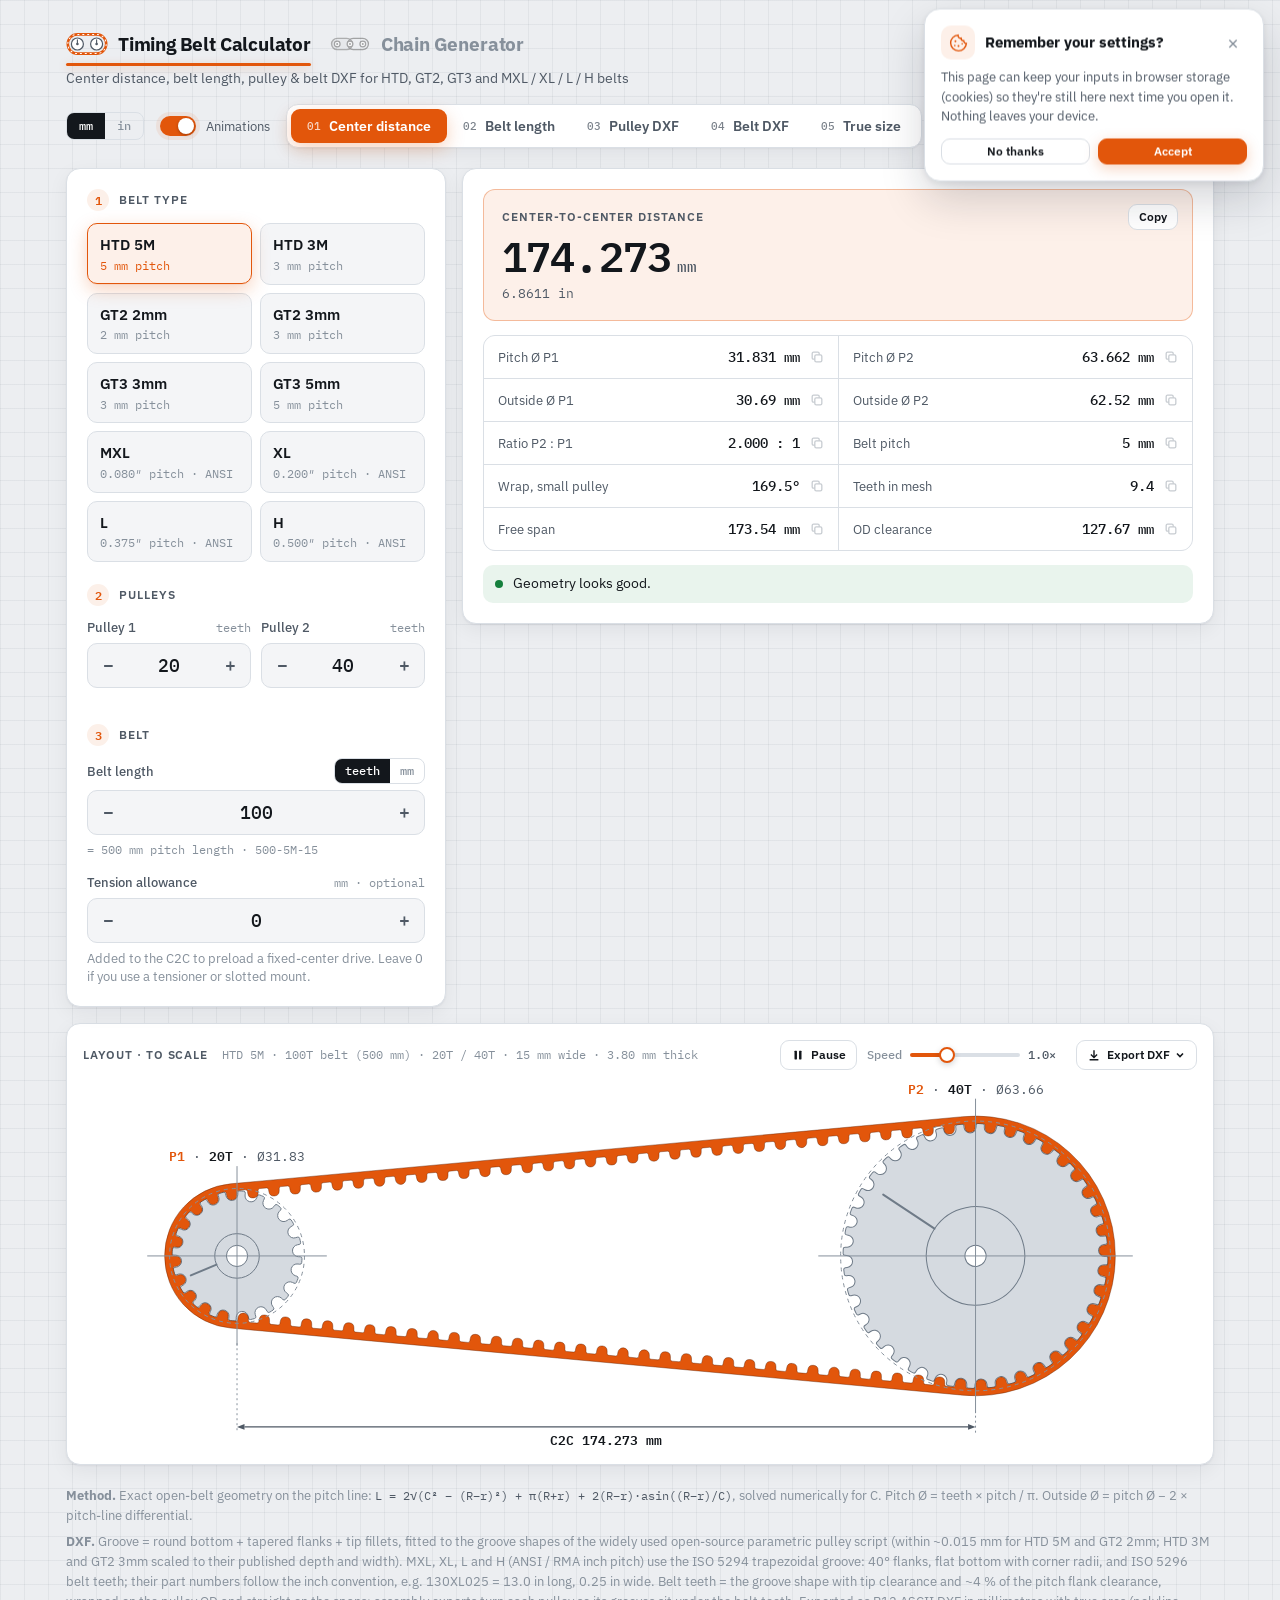
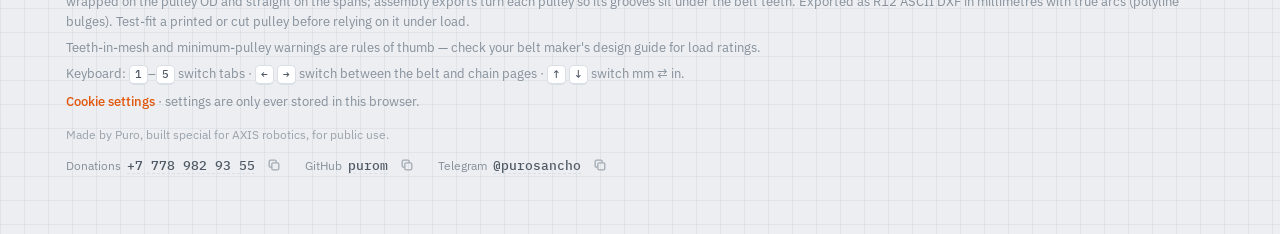
==== commit edb15da1: "Use the local Python server when it serves the page static/api.js: a page served by the local Python" ====
--- a/belt-chain-calculator.html
+++ b/belt-chain-calculator.html
@@ -32,7 +32,7 @@
       </nav>
       <p class="page-sub" id="page-sub">Center distance, belt length, pulley &amp; belt DXF for HTD, GT2, GT3 and MXL / XL / L / H belts</p>
     </div>
-    <div class="top-r"><div class="units sys-u" id="sys-units" role="group" aria-label="Units"><button type="button" data-sys="mm" aria-pressed="true" title="Metric (millimetres)">mm</button><button type="button" data-sys="in" aria-pressed="false" title="US customary (inches)">in</button></div><label class="check motion-t"><input type="checkbox" id="motion-on"><span>Animations</span></label>
+    <div class="top-r"><span class="api-badge" id="api-badge" data-state="off" hidden><i aria-hidden="true"></i><span>Python</span></span><div class="units sys-u" id="sys-units" role="group" aria-label="Units"><button type="button" data-sys="mm" aria-pressed="true" title="Metric (millimetres)">mm</button><button type="button" data-sys="in" aria-pressed="false" title="US customary (inches)">in</button></div><label class="check motion-t"><input type="checkbox" id="motion-on"><span>Animations</span></label>
     <div class="tabs" id="tabs-belt" role="tablist"><span class="tab-ind" aria-hidden="true"></span>
       <button class="tab" role="tab" data-tab="c2c" aria-selected="true"><span class="k">01</span><span class="lg">Center distance</span><span class="sh">C2C</span></button>
       <button class="tab" role="tab" data-tab="length" aria-selected="false"><span class="k">02</span><span class="lg">Belt length</span><span class="sh">Length</span></button>
@@ -652,7 +652,9 @@
 <script src="static/belt.js"></script>
 <script src="static/chain.js"></script>
 <script src="static/step.js"></script>
+<script src="static/calc.js"></script>
 <script src="static/motion.js"></script>
+<script src="static/api.js"></script>
 <script src="static/truesize.js"></script>
 <script src="static/app.js"></script>
 
--- a/static/styles.css
+++ b/static/styles.css
@@ -267,6 +267,16 @@
 .foot kbd{display:inline-block;min-width:18px;padding:1px 5px;border:1px solid var(--line);border-bottom-width:2px;border-radius:5px;background:var(--panel);font:500 11px/1.4 var(--mono);color:var(--ink-2);text-align:center}
 .top-r{display:flex;align-items:center;gap:16px;flex-wrap:wrap}
 .motion-t{margin:0;font-size:13px;color:var(--ink-2)}
+/* which engine computes: the local Python server, or the page itself (shown only when the server served the page) */
+.api-badge{display:inline-flex;align-items:center;gap:7px;font:500 12px/1 var(--mono);color:var(--ink-2);border:1px solid var(--line);border-radius:999px;padding:6px 11px 6px 9px;cursor:default;user-select:none;transition:color .3s,border-color .3s,background .3s}
+.api-badge[hidden]{display:none}
+.api-badge i{width:7px;height:7px;border-radius:50%;background:var(--ink-3);transition:background .3s,box-shadow .3s}
+.api-badge[data-state="live"] i{background:var(--ok);box-shadow:0 0 0 3px var(--ok-soft)}
+.api-badge[data-state="down"]{color:var(--warn);border-color:var(--warn-soft);background:var(--warn-soft)}
+.api-badge[data-state="down"] i{background:var(--warn)}
+.api-badge[data-state="wait"] i{animation:api-wait 1s ease-in-out infinite}
+@keyframes api-wait{50%{opacity:.25}}
+@media (prefers-reduced-motion:reduce){.api-badge[data-state="wait"] i{animation:none}}
 .sys-u button{padding:7px 12px}
 @media (max-width:560px){.top-r{width:100%}}
 
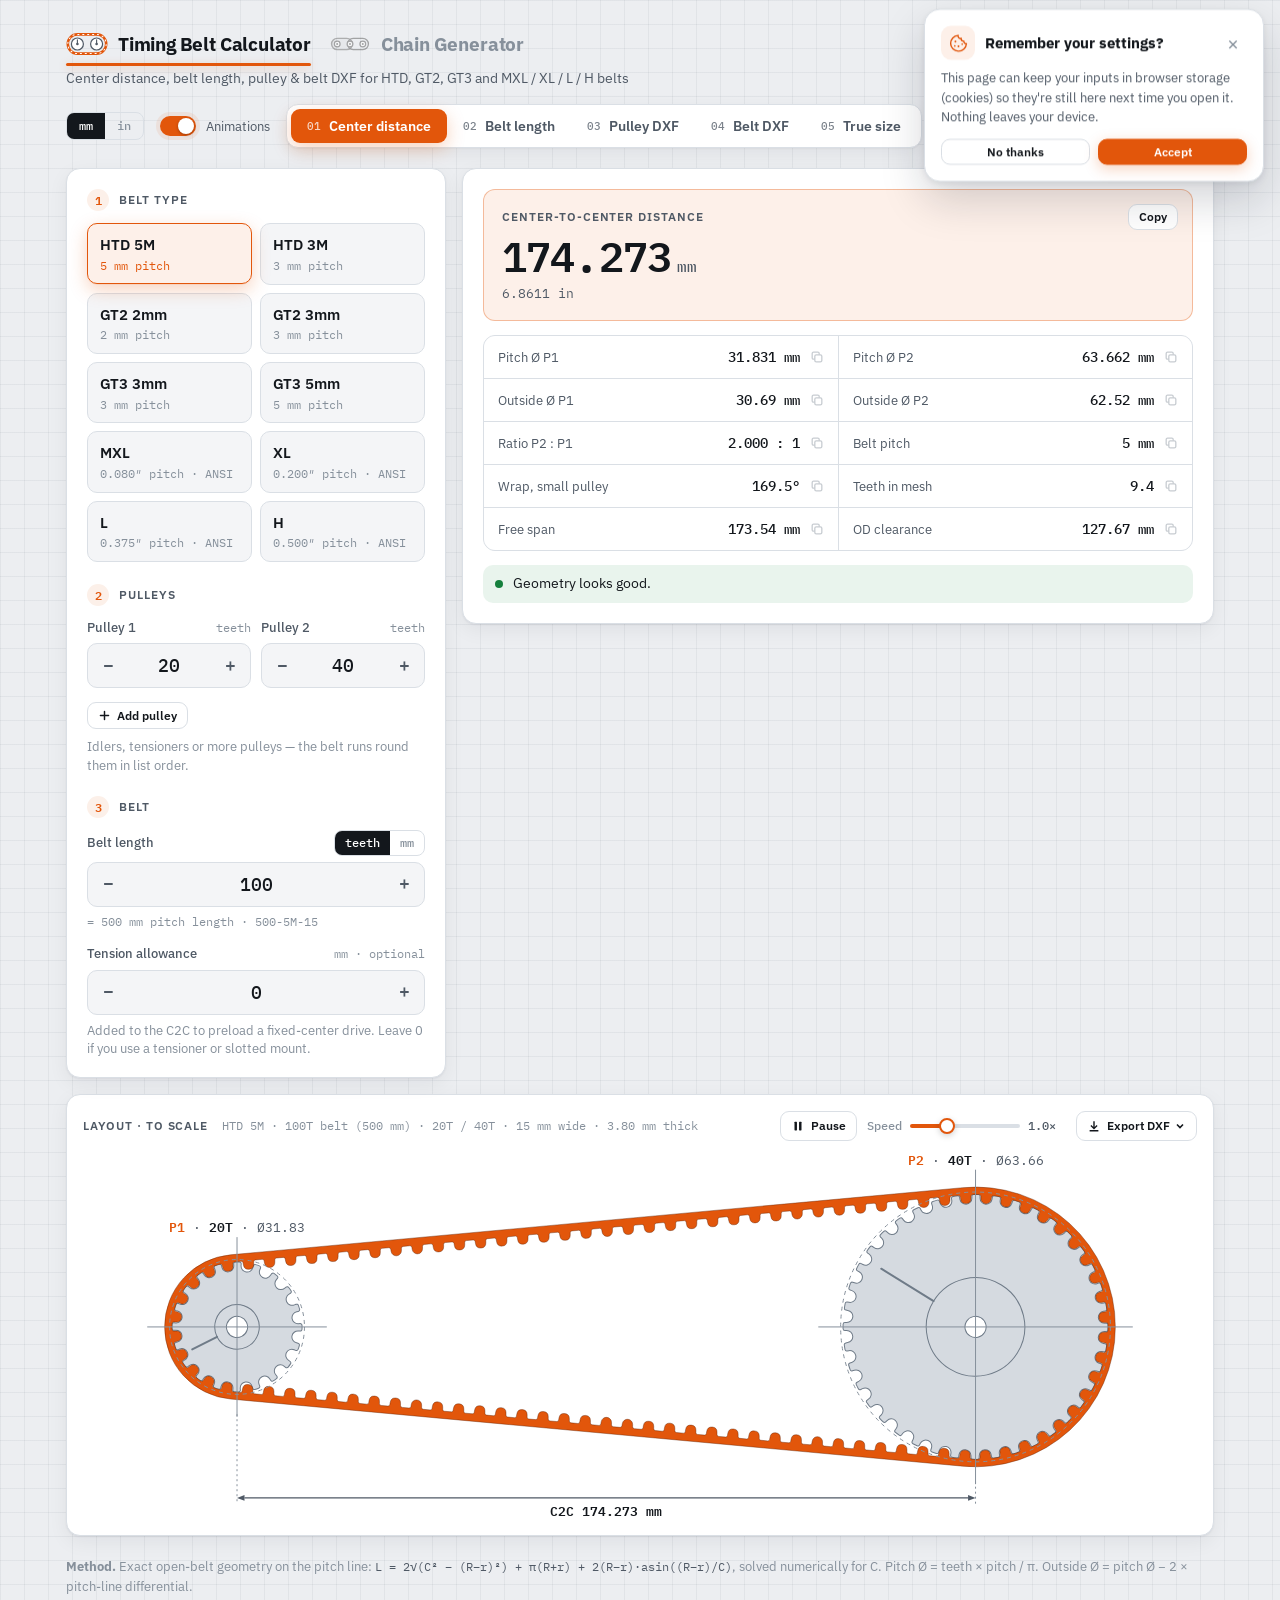
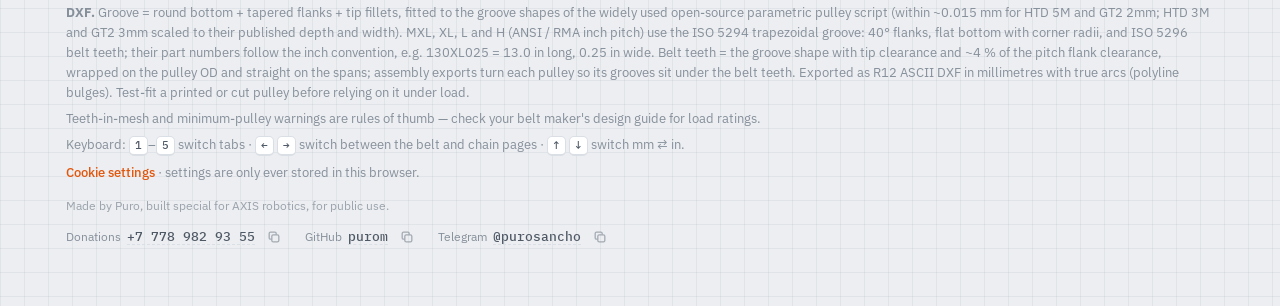
==== commit 38c066a8: "Extend the belt page from two pulleys to N pulleys static/drive.js: the belt as one closed loop roun" ====
--- a/belt-chain-calculator.html
+++ b/belt-chain-calculator.html
@@ -8,6 +8,7 @@
 <link rel="preconnect" href="https://fonts.gstatic.com" crossorigin>
 <link rel="stylesheet" href="https://fonts.googleapis.com/css2?family=IBM+Plex+Mono:wght@400;500;600&family=IBM+Plex+Sans:wght@400;500;600;700&display=swap">
 <link rel="stylesheet" href="static/styles.css">
+<link rel="stylesheet" href="static/drive.css">
 </head>
 <body>
 <div class="wrap">
@@ -68,6 +69,7 @@
             <div class="stepper"><button type="button" data-step="-1" data-for="a-n2" aria-label="Fewer teeth">−</button><input id="a-n2" type="number" inputmode="numeric" min="4" step="1" value="40" data-snap><button type="button" data-step="1" data-for="a-n2" aria-label="More teeth">+</button></div>
           </div>
         </div>
+        <div class="plist" id="a-plist" data-plist="a"></div>
 
         <div class="step"><span class="num">3</span><h2>Belt</h2></div>
         <div class="field">
@@ -121,6 +123,7 @@
             <div class="stepper"><button type="button" data-step="-1" data-for="b-n2" aria-label="Fewer teeth">−</button><input id="b-n2" type="number" inputmode="numeric" min="4" step="1" value="40" data-snap><button type="button" data-step="1" data-for="b-n2" aria-label="More teeth">+</button></div>
           </div>
         </div>
+        <div class="plist" id="b-plist" data-plist="b"></div>
 
         <div class="step"><span class="num">3</span><h2>Center distance</h2></div>
         <div class="field">
@@ -164,9 +167,7 @@
         <div class="seg" id="d-type"></div>
 
         <div class="step"><span class="num">2</span><h2>Pulley</h2></div>
-        <div class="units wide two" id="d-which" role="group" aria-label="Which pulley">
-          <button type="button" data-which="0" aria-pressed="true">P1 · left</button><button type="button" data-which="1" aria-pressed="false">P2 · right</button>
-        </div>
+        <div class="plist" id="d-plist" data-plist="d"></div>
         <label class="check"><input type="checkbox" id="d-link" checked><span>Follow the layout <em id="d-link-note">· teeth &amp; belt sync with the calculator</em></span></label>
         <div class="field">
           <label for="d-n">Teeth <span class="u">6 – 400</span></label>
@@ -653,9 +654,11 @@
 <script src="static/chain.js"></script>
 <script src="static/step.js"></script>
 <script src="static/calc.js"></script>
+<script src="static/drive.js"></script>
 <script src="static/motion.js"></script>
 <script src="static/api.js"></script>
 <script src="static/truesize.js"></script>
+<script src="static/drive-ui.js"></script>
 <script src="static/app.js"></script>
 
 </body>
--- a/static/drive.css
+++ b/static/drive.css
@@ -0,0 +1,54 @@
+/* Belt & Chain Calculator — N-pulley drive: the pulley list, its editor, and the marks in the layout drawing.
+   Uses the colour and motion tokens from styles.css. */
+.plist{margin:0 0 14px}
+.plist>[hidden]{display:none}
+.pl-rows{margin-bottom:10px}
+.pl-list{list-style:none;margin:0;padding:0;border:1px solid var(--line);border-radius:12px;overflow:hidden;background:var(--panel)}
+.pl-row{display:flex;align-items:stretch;border-top:1px solid var(--line);transition:background .15s}
+.pl-row:first-child{border-top:0}
+.pl-row.sel{background:var(--accent-soft);box-shadow:inset 3px 0 0 var(--accent)}
+.pl-row.bad{background:var(--bad-soft);box-shadow:inset 3px 0 0 var(--bad)}
+.pl-row.bad .pl-pick b{color:var(--bad)}
+.pl-pick{flex:1;min-width:0;display:flex;align-items:baseline;gap:10px;appearance:none;border:0;background:none;color:var(--ink);font:500 13px var(--sans);padding:10px 10px 10px 13px;text-align:left;cursor:pointer}
+.pl-pick b{font:600 13px var(--mono)}
+.pl-pick .pl-n{font:500 13px var(--mono);color:var(--ink-2)}
+.pl-pick em{font:400 12px var(--mono);font-style:normal;color:var(--ink-3);margin-left:auto;white-space:nowrap;overflow:hidden;text-overflow:ellipsis}
+.pl-side{appearance:none;border:0;border-left:1px solid var(--line);background:none;color:var(--ink-2);font:600 10.5px/1 var(--sans);letter-spacing:.06em;text-transform:uppercase;padding:0 10px;min-width:64px;cursor:pointer}
+.pl-side.back{color:var(--info);background:var(--info-soft)}
+.pl-ic{appearance:none;border:0;border-left:1px solid var(--line);background:none;color:var(--ink-2);width:34px;padding:0;display:grid;place-items:center;cursor:pointer}
+.pl-ic svg{width:12px;height:12px}
+.pl-pick:hover,.pl-side:hover,.pl-ic:hover:not(:disabled){background:var(--panel-2);color:var(--ink)}
+.pl-del:hover:not(:disabled){color:var(--bad)}
+.pl-ic:disabled{opacity:.28;cursor:default}
+.pl-pick:focus-visible,.pl-side:focus-visible,.pl-ic:focus-visible{outline:2px solid var(--accent);outline-offset:-2px}
+.pl-side,.pl-ic,.pl-pick{transition:background .15s,color .15s}
+.pl-ed{margin-bottom:10px}
+.pl-ed-in{display:grid;grid-template-columns:minmax(0,1.35fr) minmax(0,1fr) minmax(0,1fr);gap:10px;align-items:end}
+.pl-ed-in .field{margin-bottom:0}
+.pl-ed .hint{margin-top:6px}
+.pl-note{margin:0}
+.pl-fit{display:flex;align-items:center;gap:10px;margin-top:10px}
+.pl-fit .hint{margin:0}
+.pl-fit .btn{flex:none}
+.pl-foot{display:flex;align-items:center;gap:8px 12px;flex-wrap:wrap}
+.pl-foot .hint{margin:0}
+.pl-add svg{width:13px;height:13px}
+.pl-add:disabled{opacity:.45;cursor:default;transform:none}
+.plist .pl-rows:not([hidden]){animation:rise .35s var(--ease-out)}
+table.opts.drv th,table.opts.drv td{padding:8px 10px}
+@media (max-width:420px){
+  .pl-ed-in{grid-template-columns:1fr 1fr}
+  .pl-ed-in .field:first-child{grid-column:1/-1}
+  .pl-pick em{display:none}
+}
+
+/* layout drawing: the selected pulley, what stops the loop, a backside idler, dragging */
+svg .dv-sel{fill:none;stroke:var(--accent);stroke-dasharray:3 3}
+svg .dv-bad{fill:var(--bad-soft);stroke:var(--bad)}
+svg .dv-span-bad{stroke:var(--bad);stroke-linecap:round}
+svg .dv-ghost{opacity:.38}
+svg .p-idler{fill:var(--boss)}
+svg text .pi{fill:var(--info);font-weight:600}
+svg .dv-pul{cursor:pointer}
+svg .dv-drag{cursor:grab;touch-action:none}
+svg.dragging,svg.dragging .dv-drag{cursor:grabbing}
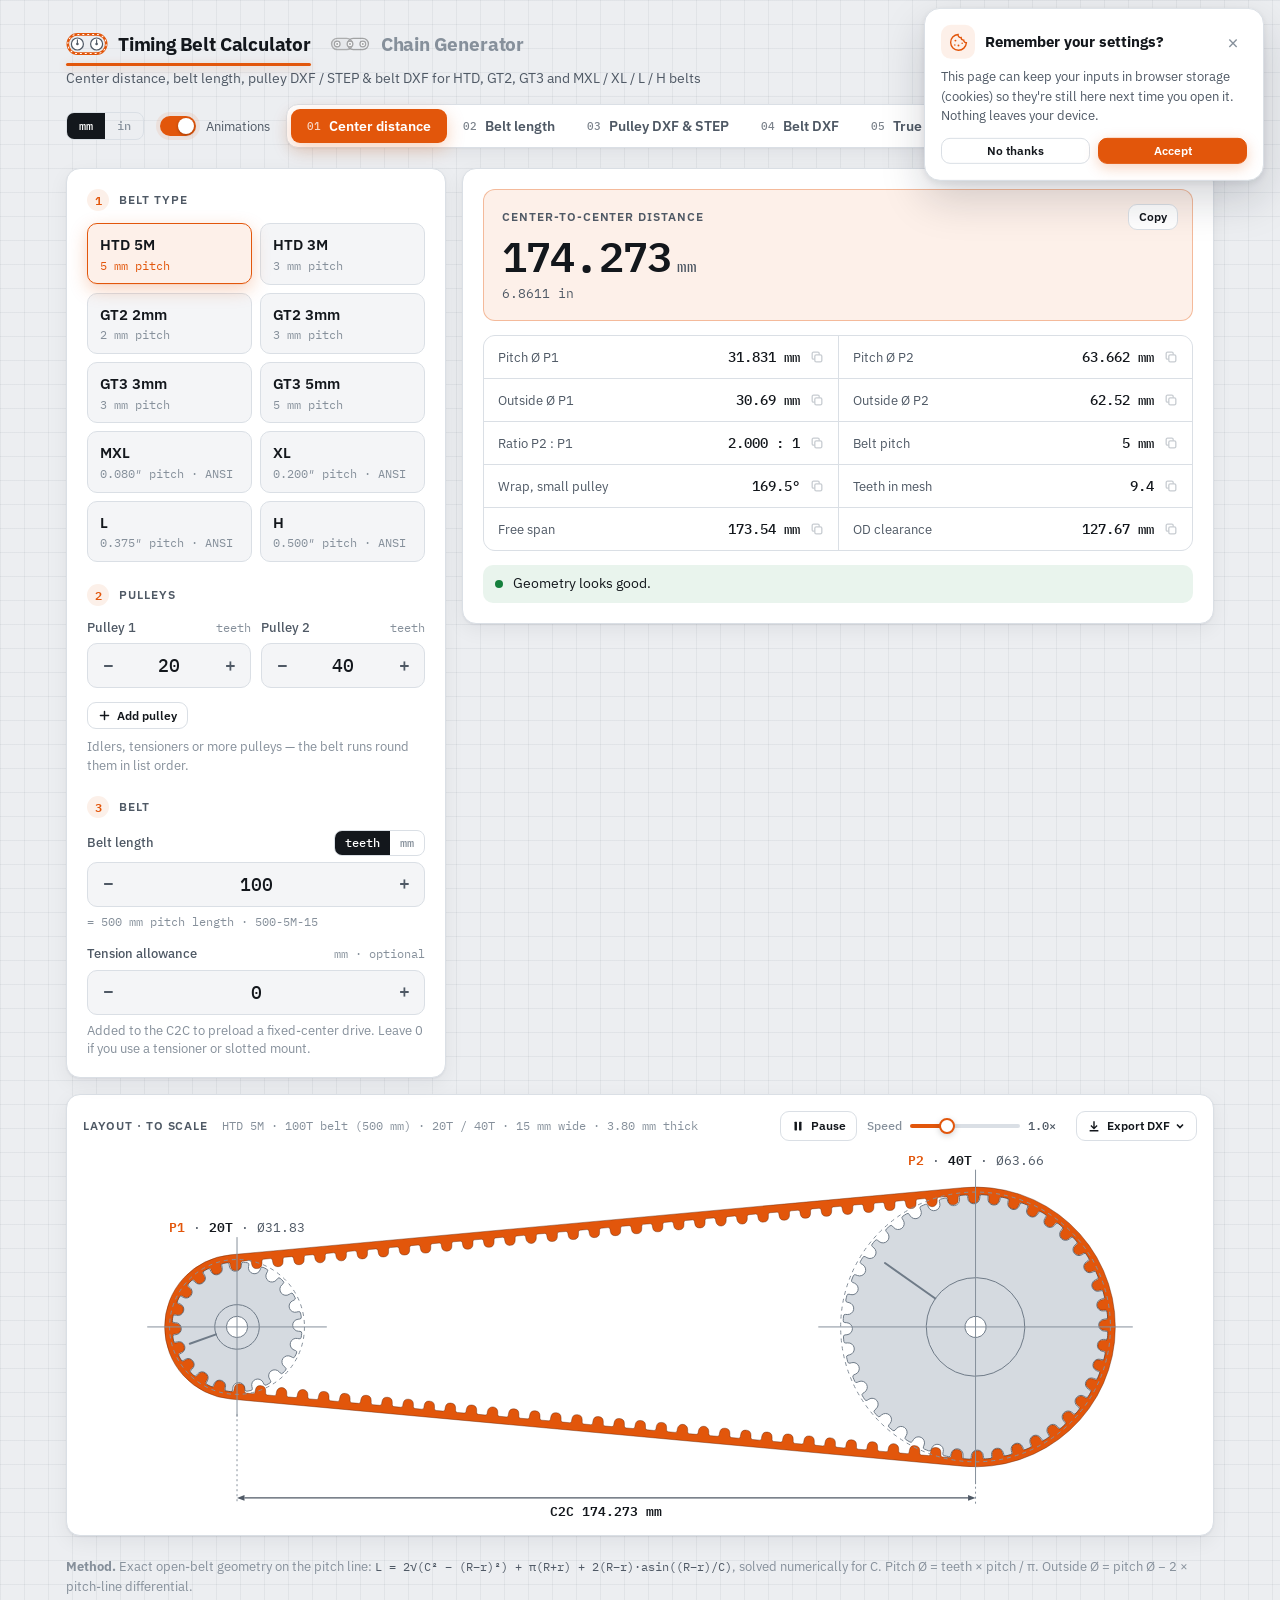
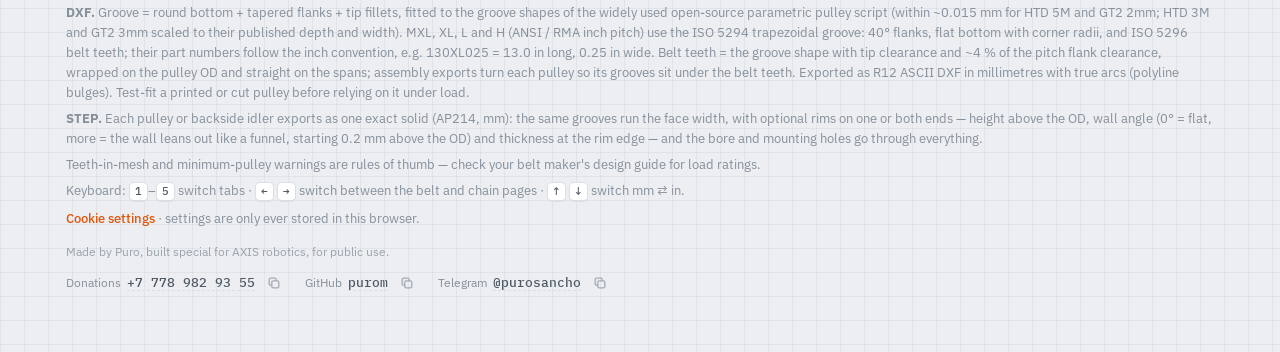
==== commit e8dd3826: "Add pulley STEP export with adjustable rims The Pulley DXF tab becomes Pulley DXF & STEP. Every pull" ====
--- a/belt-chain-calculator.html
+++ b/belt-chain-calculator.html
@@ -37,7 +37,7 @@
     <div class="tabs" id="tabs-belt" role="tablist"><span class="tab-ind" aria-hidden="true"></span>
       <button class="tab" role="tab" data-tab="c2c" aria-selected="true"><span class="k">01</span><span class="lg">Center distance</span><span class="sh">C2C</span></button>
       <button class="tab" role="tab" data-tab="length" aria-selected="false"><span class="k">02</span><span class="lg">Belt length</span><span class="sh">Length</span></button>
-      <button class="tab" role="tab" data-tab="dxf" aria-selected="false"><span class="k">03</span><span class="lg">Pulley DXF</span><span class="sh">Pulley</span></button>
+      <button class="tab" role="tab" data-tab="dxf" aria-selected="false"><span class="k">03</span><span class="lg">Pulley DXF &amp; STEP</span><span class="sh">Pulley</span></button>
       <button class="tab" role="tab" data-tab="belt" aria-selected="false"><span class="k">04</span><span class="lg">Belt DXF</span><span class="sh">Belt</span></button>
       <button class="tab" role="tab" data-tab="real" aria-selected="false"><span class="k">05</span><span class="lg">True size</span><span class="sh">1:1</span></button>
     </div>
@@ -212,17 +212,38 @@
           <span class="hint sans" id="d-hole-hint"></span>
         </div>
 
-        <div class="step"><span class="num">5</span><h2>Output</h2></div>
+        <div class="step"><span class="num">5</span><h2>Width &amp; rims <span class="u" style="text-transform:none;letter-spacing:0">· 3D model (STEP)</span></h2></div>
+        <div class="field">
+          <label for="d-fw">Face width <span class="u">mm · teeth along the axis</span></label>
+          <div class="stepper"><button type="button" data-step="-1" data-for="d-fw" aria-label="Narrower">−</button><input id="d-fw" type="number" inputmode="decimal" min="1" max="300" step="0.5" value="16"><button type="button" data-step="1" data-for="d-fw" aria-label="Wider">+</button></div>
+          <div class="chips" id="d-fwchips"></div>
+        </div>
+        <div class="seg seg-sm" id="d-rims"></div>
+        <div id="d-rim-cfg" class="cfg" hidden>
+          <div class="row2">
+            <div class="field">
+              <label for="d-flh">Height <span class="u">mm above OD</span></label>
+              <div class="stepper"><button type="button" data-step="-1" data-for="d-flh" aria-label="Lower rim">−</button><input id="d-flh" type="number" inputmode="decimal" min="0.2" max="60" step="0.5" value="4"><button type="button" data-step="1" data-for="d-flh" aria-label="Higher rim">+</button></div>
+            </div>
+            <div class="field">
+              <label for="d-fla">Angle <span class="u">° · 0 = flat wall</span></label>
+              <div class="stepper"><button type="button" data-step="-1" data-for="d-fla" aria-label="Smaller angle">−</button><input id="d-fla" type="number" inputmode="decimal" min="0" max="60" step="5" value="45"><button type="button" data-step="1" data-for="d-fla" aria-label="Larger angle">+</button></div>
+            </div>
+          </div>
+          <div class="field">
+            <label for="d-flt">Thickness <span class="u">mm · at the rim edge</span></label>
+            <div class="stepper"><button type="button" data-step="-1" data-for="d-flt" aria-label="Thinner rim">−</button><input id="d-flt" type="number" inputmode="decimal" min="0.2" max="30" step="0.1" value="1.5"><button type="button" data-step="1" data-for="d-flt" aria-label="Thicker rim">+</button></div>
+          </div>
+          <label class="check"><input type="checkbox" id="d-flange" checked><span>Rim as a flat disc in the DXF <em>· separate part, same bore</em></span></label>
+          <span class="hint sans" id="d-rim-hint">The wall leans out from the teeth by the angle, then the rim edge runs straight for the thickness. The DXF disc is flat: cut one per rim.</span>
+        </div>
+
+        <div class="step"><span class="num">6</span><h2>Output</h2></div>
         <div class="field">
           <label for="d-fit">Groove fit offset <span class="u">mm</span></label>
           <div class="stepper"><button type="button" data-step="-1" data-for="d-fit" aria-label="Tighter">−</button><input id="d-fit" type="number" inputmode="decimal" min="-0.3" step="0.05" value="0"><button type="button" data-step="1" data-for="d-fit" aria-label="Looser">+</button></div>
           <span class="hint sans">Positive = looser grooves (e.g. +0.1 for FDM printing). Handle laser / router kerf in your CAM.</span>
         </div>
-        <label class="check"><input type="checkbox" id="d-flange"><span>Add flange disc <em>· separate part, same bore</em></span></label>
-        <div class="field" id="d-flange-wrap" hidden>
-          <label for="d-flh">Flange height above OD <span class="u">mm</span></label>
-          <div class="stepper"><button type="button" data-step="-1" data-for="d-flh" aria-label="Lower flange">−</button><input id="d-flh" type="number" inputmode="decimal" min="0.5" step="0.5" value="4"><button type="button" data-step="1" data-for="d-flh" aria-label="Higher flange">+</button></div>
-        </div>
         <label class="check"><input type="checkbox" id="d-pitch"><span>Include pitch circle <em>· PITCH layer, construction only</em></span></label>
       </div>
 
@@ -231,11 +252,17 @@
 
     <div class="card viz">
       <div class="viz-head">
-        <div class="viz-title"><h3>DXF preview</h3><span class="meta" id="d-viz-meta"></span></div>
+        <div class="viz-title"><h3>DXF &amp; STEP preview</h3><span class="meta" id="d-viz-meta"></span></div>
+        <div class="viz-ctrl">
+          <button type="button" class="btn sm icon" data-anim-toggle></button>
+          <label class="spd"><span>Speed</span><input type="range" min="0.1" max="3" step="0.05" value="1" data-anim-speed aria-label="Animation speed"><output data-anim-out>1.0×</output></label>
+        </div>
       </div>
       <div class="dxf-views">
         <figure><figcaption>PART</figcaption><svg id="d-svg-full" role="img" aria-label="Pulley outline preview"></svg></figure>
         <figure><figcaption>GROOVE DETAIL</figcaption><svg id="d-svg-zoom" role="img" aria-label="Groove detail preview"></svg></figure>
+        <figure><figcaption>3D · STEP MODEL</figcaption><svg id="d-3d" class="p3d" role="img" aria-label="3D preview of the pulley STEP model"></svg></figure>
+        <figure><figcaption>RIM SECTION</figcaption><svg id="d-sec" role="img" aria-label="Half section through the pulley and its rims, with dimensions"></svg></figure>
       </div>
     </div>
   </section>
@@ -621,6 +648,7 @@
       <code>L = 2√(C² − (R−r)²) + π(R+r) + 2(R−r)·asin((R−r)/C)</code>, solved numerically for C.
       Pitch Ø = teeth × pitch / π. Outside Ø = pitch Ø − 2 × pitch-line differential.</p>
     <p><b>DXF.</b> Groove = round bottom + tapered flanks + tip fillets, fitted to the groove shapes of the widely used open-source parametric pulley script (within ~0.015 mm for HTD 5M and GT2 2mm; HTD 3M and GT2 3mm scaled to their published depth and width). MXL, XL, L and H (ANSI / RMA inch pitch) use the ISO 5294 trapezoidal groove: 40° flanks, flat bottom with corner radii, and ISO 5296 belt teeth; their part numbers follow the inch convention, e.g. 130XL025 = 13.0 in long, 0.25 in wide. Belt teeth = the groove shape with tip clearance and ~4 % of the pitch flank clearance, wrapped on the pulley OD and straight on the spans; assembly exports turn each pulley so its grooves sit under the belt teeth. Exported as R12 ASCII DXF in millimetres with true arcs (polyline bulges). Test-fit a printed or cut pulley before relying on it under load.</p>
+    <p><b>STEP.</b> Each pulley or backside idler exports as one exact solid (AP214, mm): the same grooves run the face width, with optional rims on one or both ends — height above the OD, wall angle (0° = flat, more = the wall leans out like a funnel, starting 0.2 mm above the OD) and thickness at the rim edge — and the bore and mounting holes go through everything.</p>
     <p>Teeth-in-mesh and minimum-pulley warnings are rules of thumb — check your belt maker's design guide for load ratings.</p>
     </div>
     <div id="foot-chain" hidden>
@@ -653,12 +681,14 @@
 <script src="static/belt.js"></script>
 <script src="static/chain.js"></script>
 <script src="static/step.js"></script>
+<script src="static/pulley3d.js"></script>
 <script src="static/calc.js"></script>
 <script src="static/drive.js"></script>
 <script src="static/motion.js"></script>
 <script src="static/api.js"></script>
 <script src="static/truesize.js"></script>
 <script src="static/drive-ui.js"></script>
+<script src="static/pulley3d-ui.js"></script>
 <script src="static/app.js"></script>
 
 </body>
--- a/static/styles.css
+++ b/static/styles.css
@@ -240,6 +240,12 @@
 .dxf-views figure{margin:0;border:1px solid var(--line);border-radius:12px;background:var(--panel-2);position:relative;overflow:hidden}
 .dxf-views figcaption{position:absolute;top:8px;left:12px;font:500 11px var(--mono);color:var(--ink-3);letter-spacing:.04em;pointer-events:none}
 .dxf-views svg{display:block;width:100%;height:clamp(240px,32vw,360px)}
+/* Pulley DXF & STEP: 3D model (faces painted back to front, each in its own shade) and the rim section sketch */
+.dxf-views svg.p3d path{fill-rule:evenodd;stroke-width:.6px;stroke-linejoin:round;vector-effect:non-scaling-stroke}
+svg .sec-belt{fill:var(--accent);fill-opacity:.82;stroke:var(--belt-edge)}
+svg .sec-hl{stroke:var(--ink-3);stroke-opacity:.45}
+svg .sec-axis{stroke-dasharray:9 3 2 3}
+svg text.sec-ang{fill:var(--accent)}
 svg .pv-part{fill:var(--pulley);stroke:var(--ink);fill-rule:evenodd}
 svg .pv-flange{fill:var(--boss);stroke:var(--ink-2);fill-rule:evenodd}
 svg .pv-pitch{fill:none;stroke:var(--accent);stroke-dasharray:5 4}
--- a/static/drive.css
+++ b/static/drive.css
@@ -49,6 +49,12 @@
 svg .dv-ghost{opacity:.38}
 svg .p-idler{fill:var(--boss)}
 svg text .pi{fill:var(--info);font-weight:600}
+svg text.dv-dimt{cursor:text}
+svg text.dv-dimt:hover,svg text.dv-dimt.dv-dsel{fill:var(--accent)}
+svg .dim.dv-dsel,svg .ext.dv-dsel{stroke:var(--accent)}
+svg .arrow.dv-dsel{fill:var(--accent)}
+.dv-dimin{position:fixed;z-index:60;transform:translate(-50%,-50%);width:112px;height:34px;padding:0 10px;border:1px solid var(--accent);border-radius:8px;background:var(--panel);color:var(--ink);font:600 15px var(--mono);text-align:center;box-shadow:0 0 0 3px var(--accent-soft),var(--shadow);outline:none}
+.pl-ed select.inp{padding:0 8px;font-size:15px;cursor:pointer}
 svg .dv-pul{cursor:pointer}
 svg .dv-drag{cursor:grab;touch-action:none}
 svg.dragging,svg.dragging .dv-drag{cursor:grabbing}
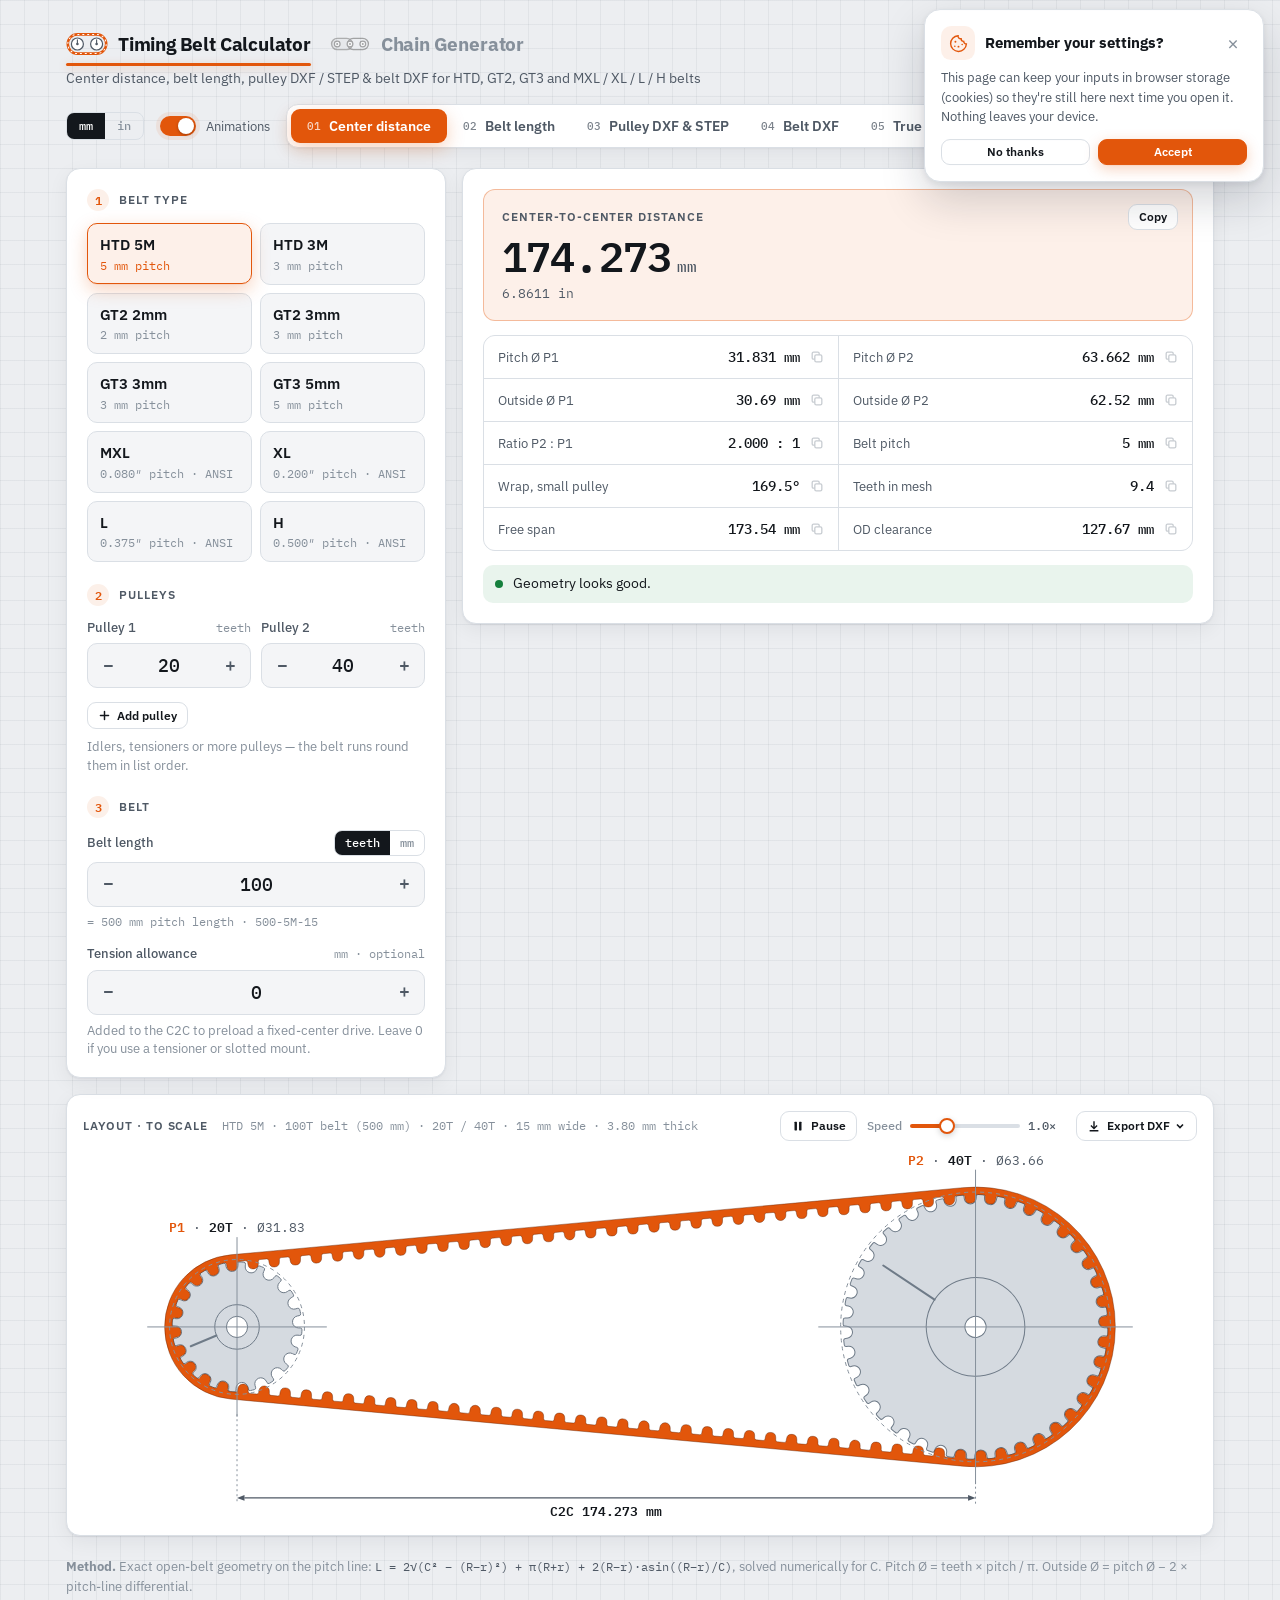
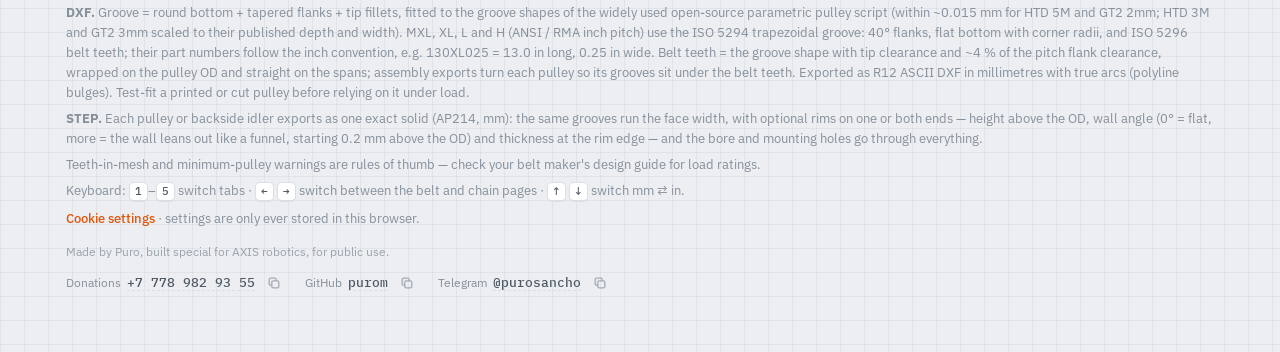
==== commit fbbe4332: "Tag the page's scripts and styles with content hashes GitHub Pages lets browsers keep every file for" ====
--- a/belt-chain-calculator.html
+++ b/belt-chain-calculator.html
@@ -7,8 +7,8 @@
 <link rel="preconnect" href="https://fonts.googleapis.com">
 <link rel="preconnect" href="https://fonts.gstatic.com" crossorigin>
 <link rel="stylesheet" href="https://fonts.googleapis.com/css2?family=IBM+Plex+Mono:wght@400;500;600&family=IBM+Plex+Sans:wght@400;500;600;700&display=swap">
-<link rel="stylesheet" href="static/styles.css">
-<link rel="stylesheet" href="static/drive.css">
+<link rel="stylesheet" href="static/styles.css?v=a748edc1">
+<link rel="stylesheet" href="static/drive.css?v=de56b3b6">
 </head>
 <body>
 <div class="wrap">
@@ -676,20 +676,20 @@
   <div class="consent-btns"><button type="button" class="btn sm consent-del" data-consent="delete" id="consent-del" hidden>Delete saved data</button><button type="button" class="btn sm" data-consent="no">No thanks</button><button type="button" class="btn sm primary" data-consent="yes">Accept</button></div>
 </div></div>
 
-<script src="static/storage.js"></script>
-<script src="static/format.js"></script>
-<script src="static/belt.js"></script>
-<script src="static/chain.js"></script>
-<script src="static/step.js"></script>
-<script src="static/pulley3d.js"></script>
-<script src="static/calc.js"></script>
-<script src="static/drive.js"></script>
-<script src="static/motion.js"></script>
-<script src="static/api.js"></script>
-<script src="static/truesize.js"></script>
-<script src="static/drive-ui.js"></script>
-<script src="static/pulley3d-ui.js"></script>
-<script src="static/app.js"></script>
+<script src="static/storage.js?v=3c603462"></script>
+<script src="static/format.js?v=5d4e4470"></script>
+<script src="static/belt.js?v=15f89beb"></script>
+<script src="static/chain.js?v=9885f5a9"></script>
+<script src="static/step.js?v=055f68a8"></script>
+<script src="static/pulley3d.js?v=5e5c72ca"></script>
+<script src="static/calc.js?v=1faca0b0"></script>
+<script src="static/drive.js?v=678626f4"></script>
+<script src="static/motion.js?v=12809955"></script>
+<script src="static/api.js?v=2c471d8f"></script>
+<script src="static/truesize.js?v=a6b0f30d"></script>
+<script src="static/drive-ui.js?v=a9904920"></script>
+<script src="static/pulley3d-ui.js?v=38eec333"></script>
+<script src="static/app.js?v=e8599cb0"></script>
 
 </body>
 </html>
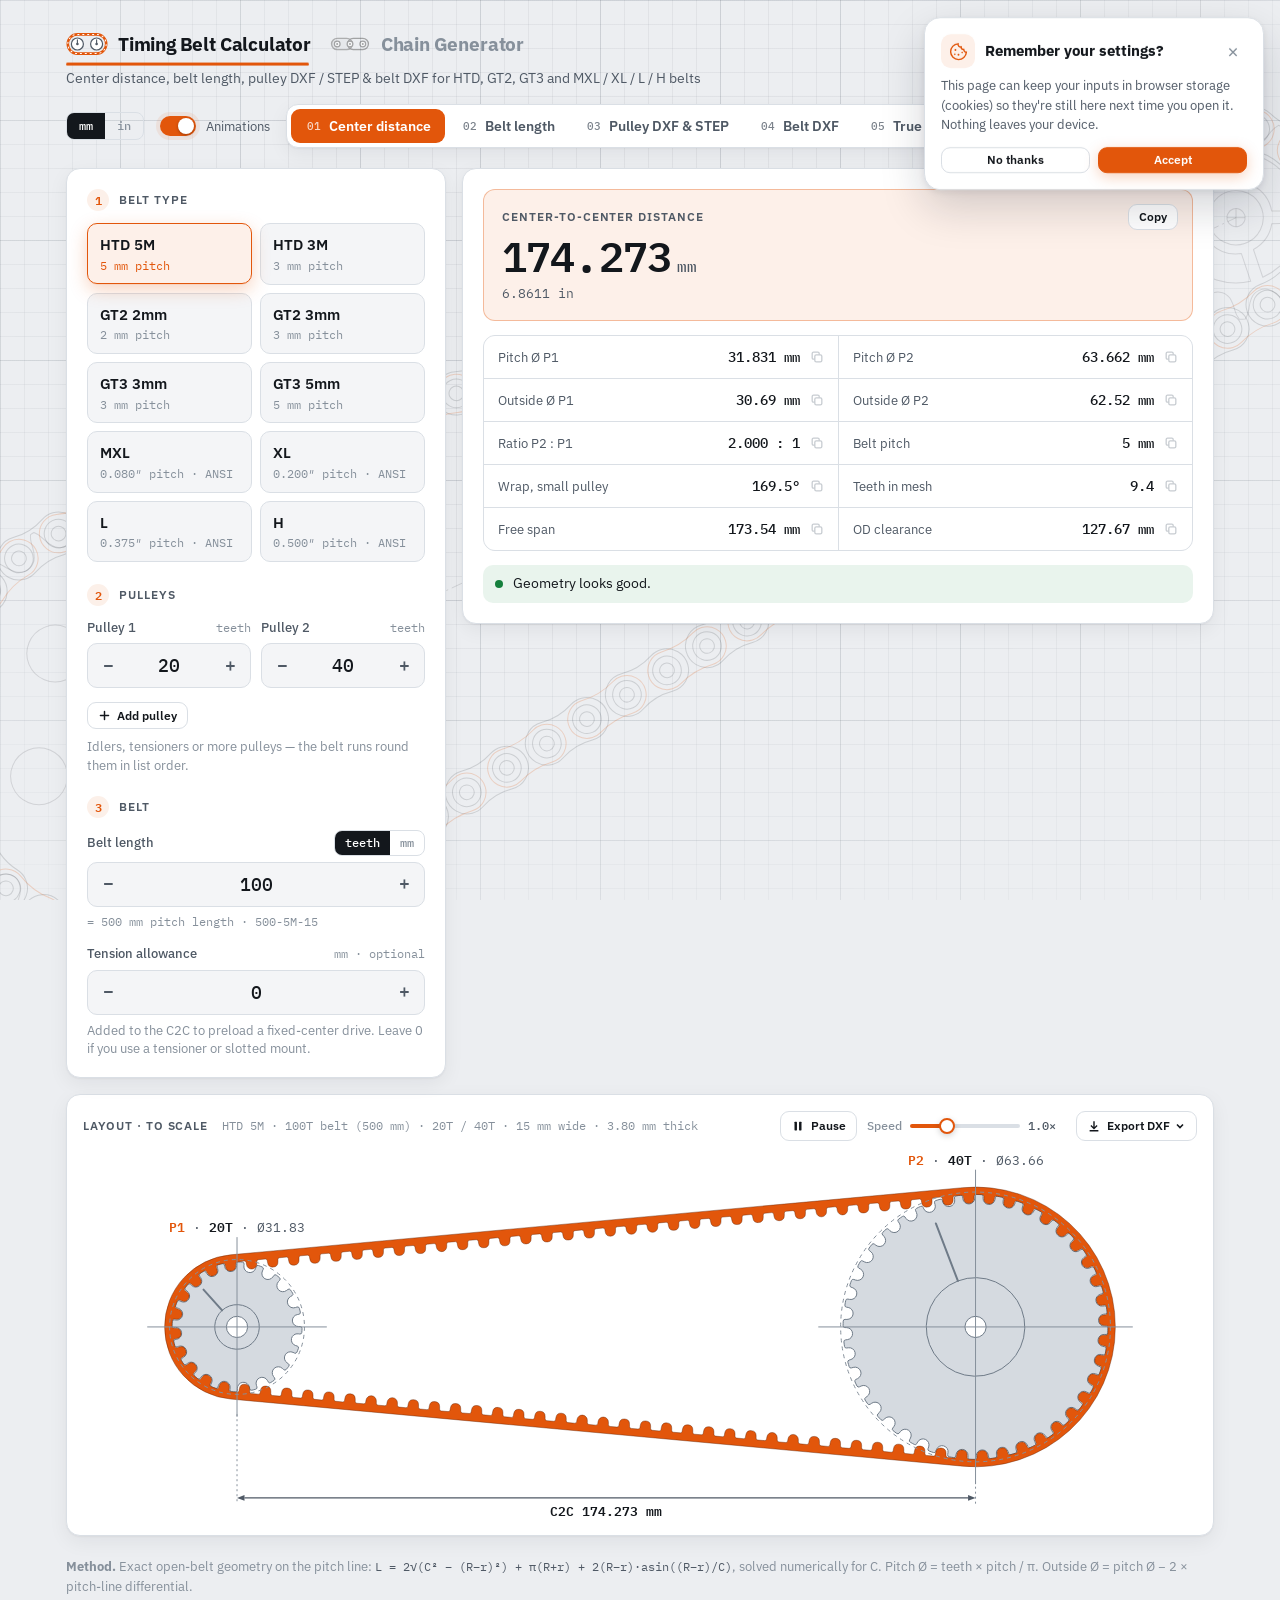
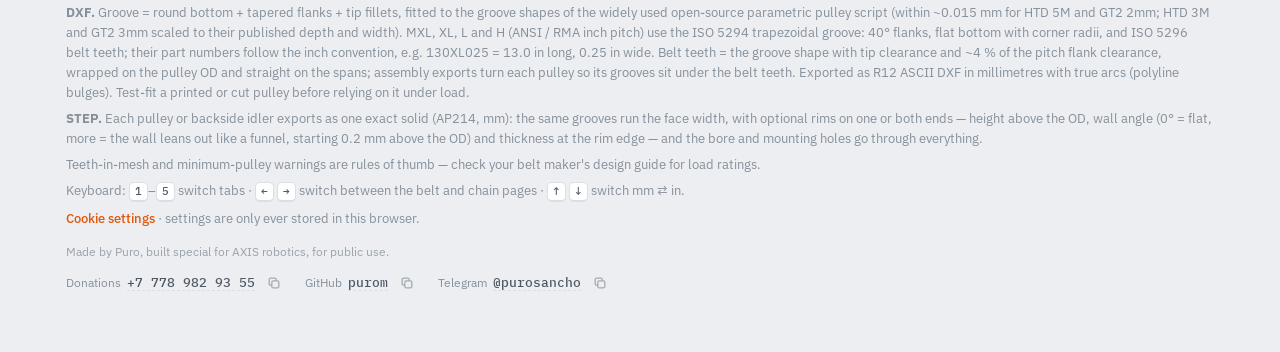
==== commit 5a5410b3: "Add an animated backdrop: spotlight grid, ripples and a random ghost drive static/backdrop.js puts f" ====
--- a/belt-chain-calculator.html
+++ b/belt-chain-calculator.html
@@ -7,7 +7,7 @@
 <link rel="preconnect" href="https://fonts.googleapis.com">
 <link rel="preconnect" href="https://fonts.gstatic.com" crossorigin>
 <link rel="stylesheet" href="https://fonts.googleapis.com/css2?family=IBM+Plex+Mono:wght@400;500;600&family=IBM+Plex+Sans:wght@400;500;600;700&display=swap">
-<link rel="stylesheet" href="static/styles.css?v=a748edc1">
+<link rel="stylesheet" href="static/styles.css?v=63aae79a">
 <link rel="stylesheet" href="static/drive.css?v=de56b3b6">
 </head>
 <body>
@@ -689,7 +689,8 @@
 <script src="static/truesize.js?v=a6b0f30d"></script>
 <script src="static/drive-ui.js?v=a9904920"></script>
 <script src="static/pulley3d-ui.js?v=38eec333"></script>
-<script src="static/app.js?v=e8599cb0"></script>
+<script src="static/backdrop.js?v=6911945f"></script>
+<script src="static/app.js?v=ccc9b92d"></script>
 
 </body>
 </html>
--- a/static/styles.css
+++ b/static/styles.css
@@ -1,7 +1,7 @@
 /* Belt & Chain Calculator — all styles. Colour, motion and layout tokens are on :root at the top. */
 :root{
   --bg:#eceef1;
-  --grid:rgba(30,45,60,.055);
+  --grid:rgba(30,45,60,.055); --grid-2:rgba(30,45,60,.1);
   --panel:#ffffff;
   --panel-2:#f4f5f7;
   --ink:#13171c;
@@ -27,7 +27,7 @@
 }
 @media (prefers-color-scheme:dark){
   :root{
-    --bg:#0d1015; --grid:rgba(160,180,200,.045); --panel:#151920; --panel-2:#1b2028;
+    --bg:#0d1015; --grid:rgba(160,180,200,.045); --grid-2:rgba(160,180,200,.085); --panel:#151920; --panel-2:#1b2028;
     --ink:#e8ecf1; --ink-2:#a4aebb; --ink-3:#6c7785; --line:#29303a;
     --accent:#fb7a2e; --accent-2:#fd9758; --accent-soft:rgba(251,122,46,.13); --accent-edge:rgba(251,122,46,.4);
     --on-accent:#140a03;
@@ -50,6 +50,27 @@
   background-size:24px 24px;
 }
 .wrap{max-width:1180px;margin:0 auto;padding:28px 16px 56px}
+/* backdrop (static/backdrop.js): fixed layers under the page. The grid fades toward the edges; the same grid in the
+   accent colour shows through a spotlight at the pointer (--x --y --o) and a ripple ring (--rx --ry --rr --ro);
+   the canvas holds the ghost drive. Without the script, the plain body grid above stays. */
+.has-backdrop body{background-image:none}
+.backdrop{position:fixed;inset:0;z-index:-1;pointer-events:none;overflow:hidden;--x:50vw;--y:30vh;--o:0;--rx:50vw;--ry:0px;--rr:0px;--ro:0}
+.bd{position:absolute;inset:0;width:100%;height:100%}
+.bd-grid,.bd-spot,.bd-ring{background-image:linear-gradient(var(--c1) 1px,transparent 1px),linear-gradient(90deg,var(--c1) 1px,transparent 1px),
+  linear-gradient(var(--c2) 1px,transparent 1px),linear-gradient(90deg,var(--c2) 1px,transparent 1px);
+  background-size:24px 24px,24px 24px,120px 120px,120px 120px}
+.bd-grid{--c1:var(--grid);--c2:var(--grid-2);
+  -webkit-mask-image:radial-gradient(ellipse 90% 85% at 50% 35%,#000 40%,rgba(0,0,0,.25) 100%);mask-image:radial-gradient(ellipse 90% 85% at 50% 35%,#000 40%,rgba(0,0,0,.25) 100%)}
+.bd-spot,.bd-ring{--c1:color-mix(in srgb,var(--accent) 22%,transparent);--c2:color-mix(in srgb,var(--accent) 45%,transparent)}
+.bd-spot{opacity:var(--o);-webkit-mask-image:radial-gradient(230px circle at var(--x) var(--y),#000,transparent 72%);mask-image:radial-gradient(230px circle at var(--x) var(--y),#000,transparent 72%)}
+.bd-ring{opacity:var(--ro);
+  -webkit-mask-image:radial-gradient(circle at var(--rx) var(--ry),transparent calc(var(--rr) - 110px),#000 calc(var(--rr) - 6px),transparent calc(var(--rr) + 28px));
+  mask-image:radial-gradient(circle at var(--rx) var(--ry),transparent calc(var(--rr) - 110px),#000 calc(var(--rr) - 6px),transparent calc(var(--rr) + 28px))}
+.bd-glow{opacity:var(--o);background:radial-gradient(320px circle at var(--x) var(--y),color-mix(in srgb,var(--accent) 6%,transparent),transparent 70%)}
+.bd-snap{position:absolute;left:-6px;top:-6px;width:13px;height:13px;opacity:calc(var(--o) * .85);transition:transform .18s var(--ease-out)}
+.bd-snap::before,.bd-snap::after{content:"";position:absolute;background:var(--accent)}
+.bd-snap::before{left:6px;top:0;width:1px;height:13px}.bd-snap::after{top:6px;left:0;width:13px;height:1px}
+@media print{.backdrop{display:none}}
 
 /* header */
 .top{display:flex;align-items:center;justify-content:space-between;gap:16px;flex-wrap:wrap;margin-bottom:20px}
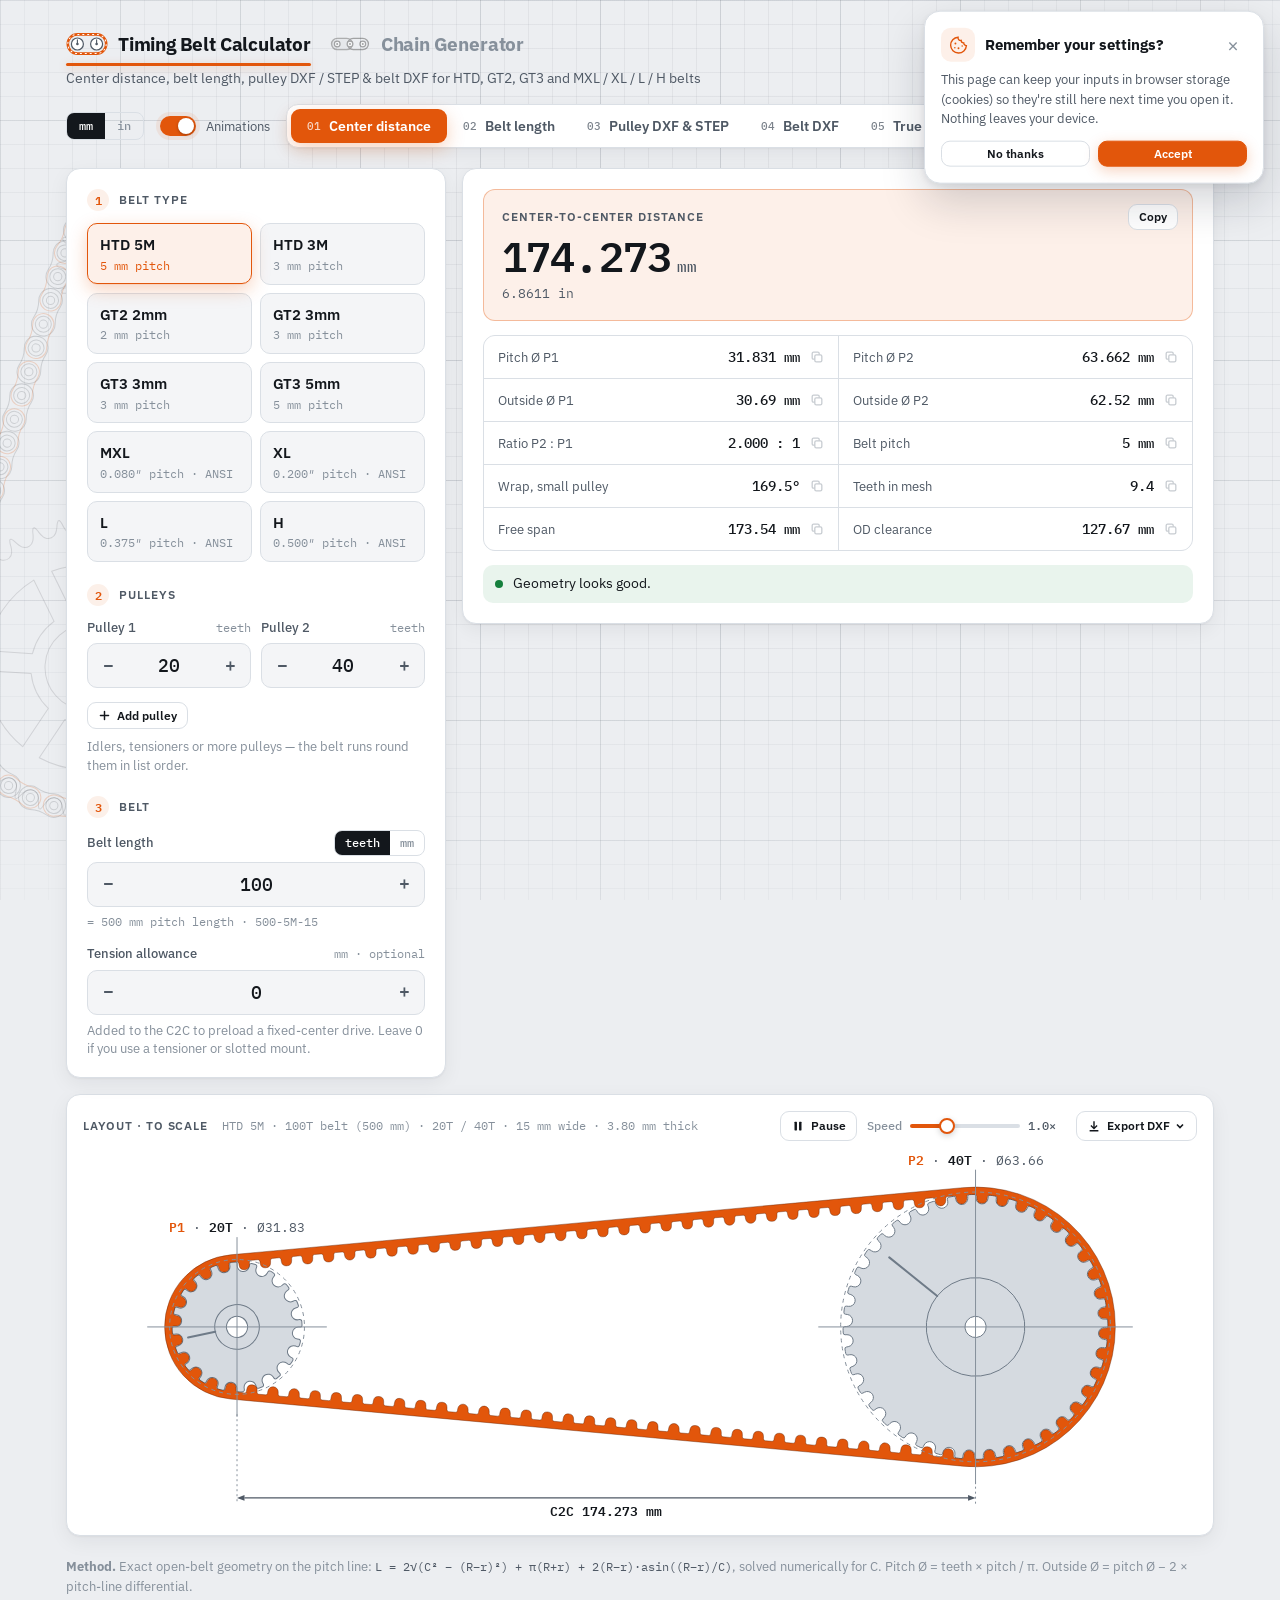
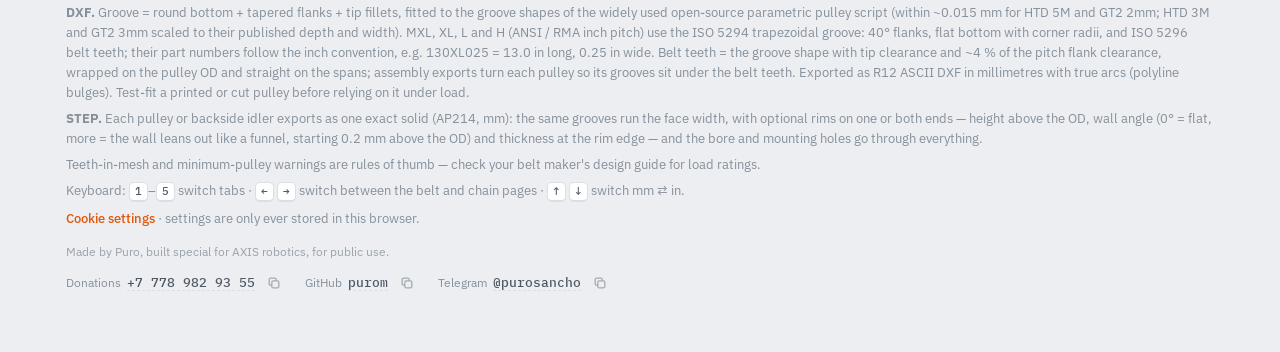
==== commit 03ff0987: "Smooth the ghost drive: browser-driven parallax, even frames, no ticks - Parallax: the ghost canvas " ====
--- a/belt-chain-calculator.html
+++ b/belt-chain-calculator.html
@@ -7,7 +7,7 @@
 <link rel="preconnect" href="https://fonts.googleapis.com">
 <link rel="preconnect" href="https://fonts.gstatic.com" crossorigin>
 <link rel="stylesheet" href="https://fonts.googleapis.com/css2?family=IBM+Plex+Mono:wght@400;500;600&family=IBM+Plex+Sans:wght@400;500;600;700&display=swap">
-<link rel="stylesheet" href="static/styles.css?v=63aae79a">
+<link rel="stylesheet" href="static/styles.css?v=4954c88e">
 <link rel="stylesheet" href="static/drive.css?v=de56b3b6">
 </head>
 <body>
@@ -689,7 +689,7 @@
 <script src="static/truesize.js?v=a6b0f30d"></script>
 <script src="static/drive-ui.js?v=a9904920"></script>
 <script src="static/pulley3d-ui.js?v=38eec333"></script>
-<script src="static/backdrop.js?v=6911945f"></script>
+<script src="static/backdrop.js?v=6f11ae5c"></script>
 <script src="static/app.js?v=ccc9b92d"></script>
 
 </body>
--- a/static/styles.css
+++ b/static/styles.css
@@ -70,6 +70,14 @@
 .bd-snap{position:absolute;left:-6px;top:-6px;width:13px;height:13px;opacity:calc(var(--o) * .85);transition:transform .18s var(--ease-out)}
 .bd-snap::before,.bd-snap::after{content:"";position:absolute;background:var(--accent)}
 .bd-snap::before{left:6px;top:0;width:1px;height:13px}.bd-snap::after{top:6px;left:0;width:13px;height:1px}
+/* the ghost drive is "far away": its canvas is taller than the window by --bd-range and slides up by that much over the
+   whole page scroll, driven by the browser's own scrolling (no script per frame, so it never trails the page) */
+.bd-ghost{height:calc(100% + var(--bd-range,0px));bottom:auto;will-change:transform}
+@supports (animation-timeline:scroll()){
+  .bd-ghost{animation:bd-depth linear both;animation-timeline:scroll(root block)}
+  @keyframes bd-depth{to{transform:translateY(calc(-1 * var(--bd-range,0px)))}}
+}
+.no-motion .bd-ghost{animation:none;transform:none}
 @media print{.backdrop{display:none}}
 
 /* header */
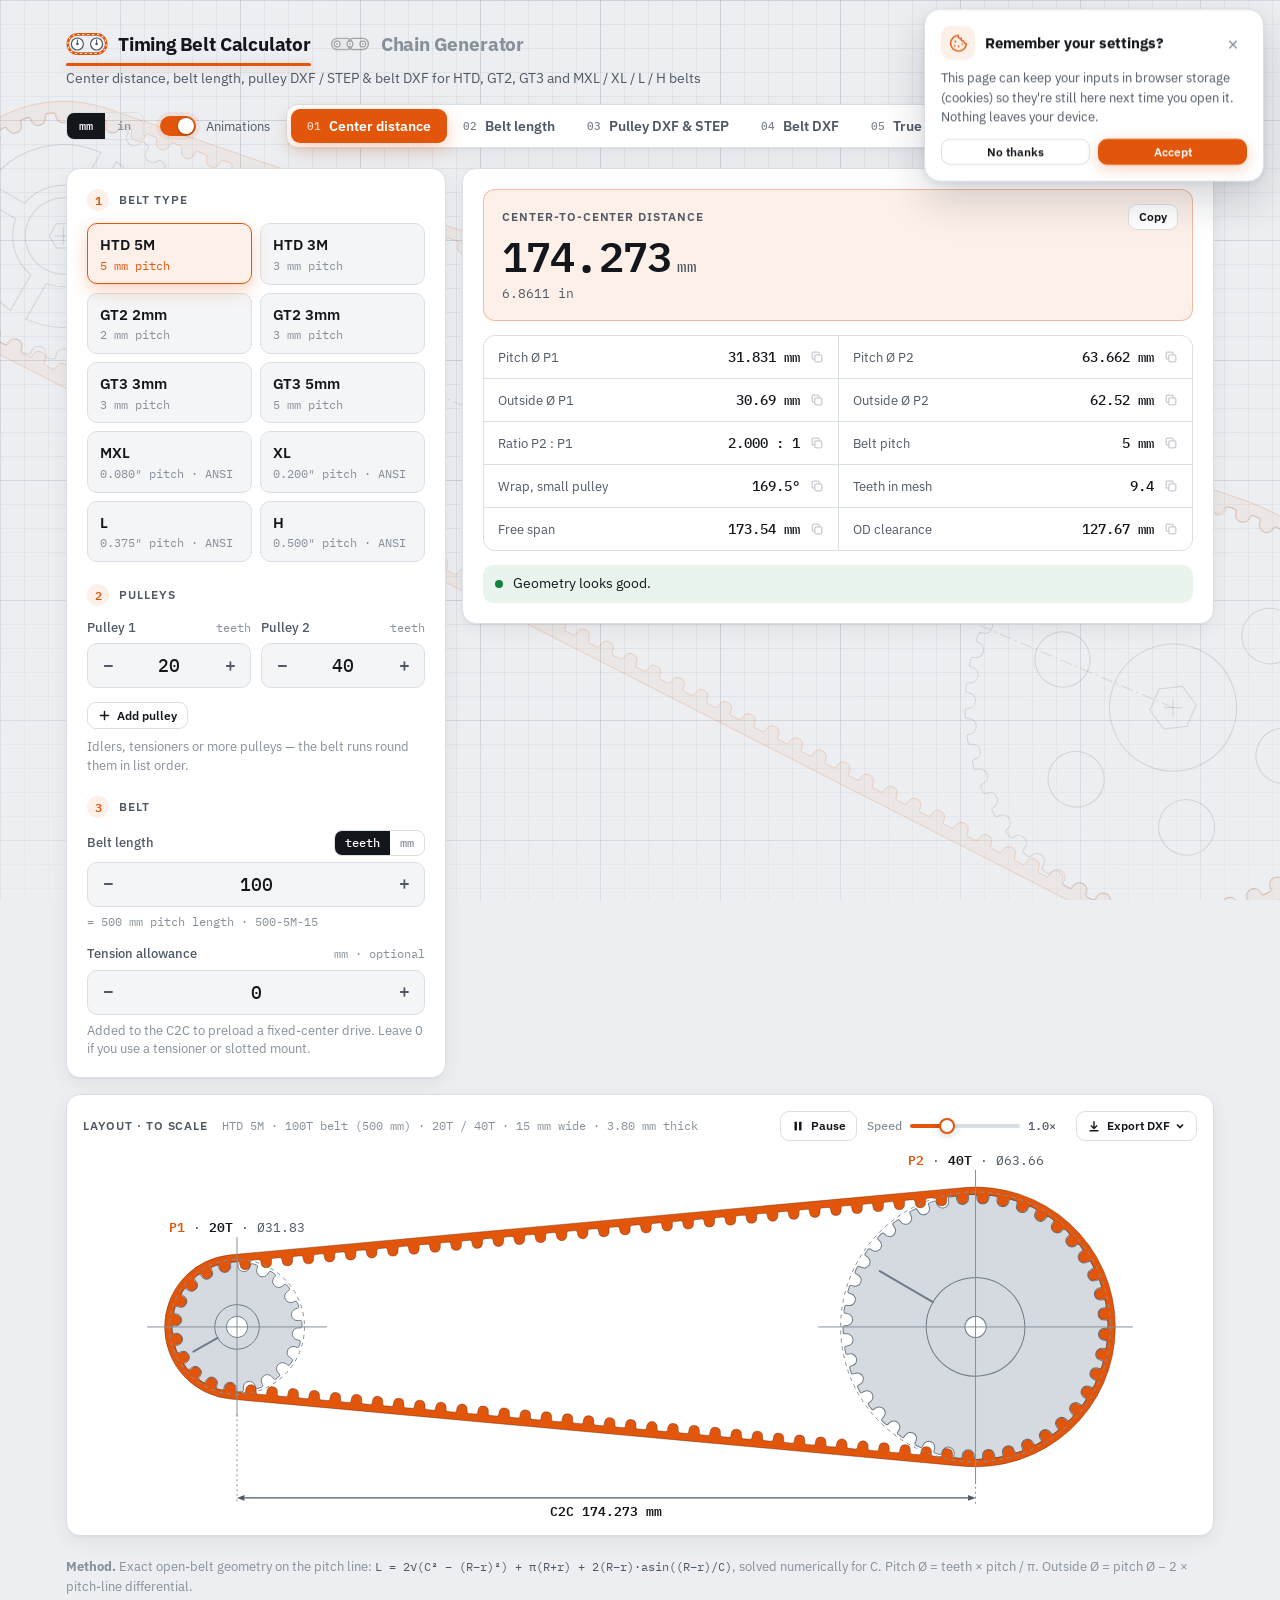
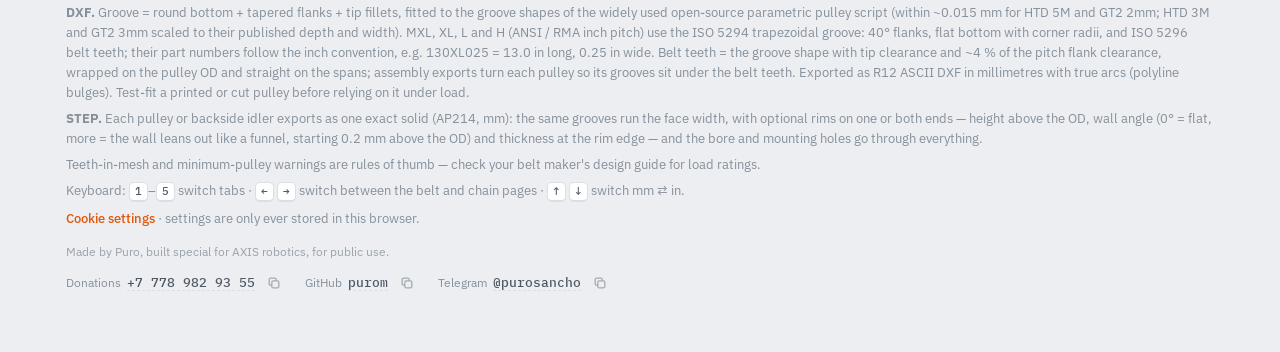
==== commit 8619d610: "Ghost drive animated like the layout previews; double-click assembly exports Ghost drive (static/bac" ====
--- a/belt-chain-calculator.html
+++ b/belt-chain-calculator.html
@@ -7,7 +7,7 @@
 <link rel="preconnect" href="https://fonts.googleapis.com">
 <link rel="preconnect" href="https://fonts.gstatic.com" crossorigin>
 <link rel="stylesheet" href="https://fonts.googleapis.com/css2?family=IBM+Plex+Mono:wght@400;500;600&family=IBM+Plex+Sans:wght@400;500;600;700&display=swap">
-<link rel="stylesheet" href="static/styles.css?v=4954c88e">
+<link rel="stylesheet" href="static/styles.css?v=9741ce1e">
 <link rel="stylesheet" href="static/drive.css?v=de56b3b6">
 </head>
 <body>
@@ -687,10 +687,10 @@
 <script src="static/motion.js?v=12809955"></script>
 <script src="static/api.js?v=2c471d8f"></script>
 <script src="static/truesize.js?v=a6b0f30d"></script>
-<script src="static/drive-ui.js?v=a9904920"></script>
+<script src="static/drive-ui.js?v=98aa1327"></script>
 <script src="static/pulley3d-ui.js?v=38eec333"></script>
-<script src="static/backdrop.js?v=6f11ae5c"></script>
-<script src="static/app.js?v=ccc9b92d"></script>
+<script src="static/backdrop.js?v=564d4bd2"></script>
+<script src="static/app.js?v=ca0b462e"></script>
 
 </body>
 </html>
--- a/static/styles.css
+++ b/static/styles.css
@@ -72,7 +72,15 @@
 .bd-snap::before{left:6px;top:0;width:1px;height:13px}.bd-snap::after{top:6px;left:0;width:13px;height:1px}
 /* the ghost drive is "far away": its canvas is taller than the window by --bd-range and slides up by that much over the
    whole page scroll, driven by the browser's own scrolling (no script per frame, so it never trails the page) */
-.bd-ghost{height:calc(100% + var(--bd-range,0px));bottom:auto;will-change:transform}
+.bd-ghost{height:calc(100% + var(--bd-range,0px));bottom:auto;will-change:transform;fill:none;--gw:.12;--gb:.2}
+@media (prefers-color-scheme:dark){.bd-ghost{--gw:.1;--gb:.24}}
+.bd-ghost path{stroke-width:1;vector-effect:non-scaling-stroke;stroke-linejoin:round}
+.bd-ghost .w,.bd-ghost .r,.bd-ghost .pi,.bd-ghost .c,.bd-ghost .m{stroke:var(--ink);stroke-opacity:var(--gw)}
+.bd-ghost .pi{stroke-opacity:calc(var(--gw) + .02)}
+.bd-ghost .b{stroke:var(--accent);stroke-opacity:var(--gb);fill:var(--accent);fill-opacity:.045;fill-rule:evenodd}
+.bd-ghost .po{stroke:var(--accent);stroke-opacity:var(--gb)}
+.bd-ghost .c{stroke-dasharray:12 4 2 4}
+.bd-ghost text{fill:var(--ink);fill-opacity:calc(var(--gw) * 1.8);font:500 12px var(--mono)}
 @supports (animation-timeline:scroll()){
   .bd-ghost{animation:bd-depth linear both;animation-timeline:scroll(root block)}
   @keyframes bd-depth{to{transform:translateY(calc(-1 * var(--bd-range,0px)))}}
@@ -413,6 +421,19 @@
 .asm-main .part{font:500 12px var(--mono);color:var(--ink-3);margin-left:8px;padding:2px 6px;border:1px solid var(--line);border-radius:6px;vertical-align:2px}
 .asm-sub{display:block;font:400 13px/1.5 var(--mono);color:var(--ink-2)}
 .asm-btns{display:flex;gap:8px;flex-wrap:wrap}
+/* gray until the pointer comes near (--near from app.js), orange on hover; a single click arms the button (a bar drains
+   along its bottom for the double-click time) and flashes the hint */
+.asm-btns .btn{--near:0;position:relative;overflow:hidden;touch-action:manipulation;background:var(--panel);
+  color:color-mix(in srgb,var(--accent) calc(var(--near) * 70%),var(--ink-2));
+  border-color:color-mix(in srgb,var(--accent) calc(var(--near) * 85%),var(--line));
+  box-shadow:0 0 0 calc(var(--near) * 3px) color-mix(in srgb,var(--accent) calc(var(--near) * 16%),transparent)}
+.asm-btns .btn:hover{background:var(--accent);border-color:var(--accent);color:var(--on-accent);box-shadow:0 6px 18px -8px var(--glow)}
+.asm-btns .btn::after{content:"";position:absolute;left:0;right:0;bottom:0;height:2px;background:var(--accent);transform:scaleX(0);transform-origin:left;pointer-events:none}
+.asm-btns .btn:hover::after{background:var(--on-accent)}
+.asm-btns .btn.armed::after{animation:asmArm .5s linear forwards}
+@keyframes asmArm{from{transform:scaleX(1)}to{transform:scaleX(0)}}
+.asm-hint.ping{animation:asmPing .9s var(--ease-out)}
+@keyframes asmPing{0%,35%{color:var(--accent);text-shadow:0 0 10px var(--glow)}}
 
 html.no-motion *,html.no-motion *::before,html.no-motion *::after{animation-duration:.01ms!important;animation-iteration-count:1!important;animation-delay:0s!important;transition-duration:.01ms!important}
 
